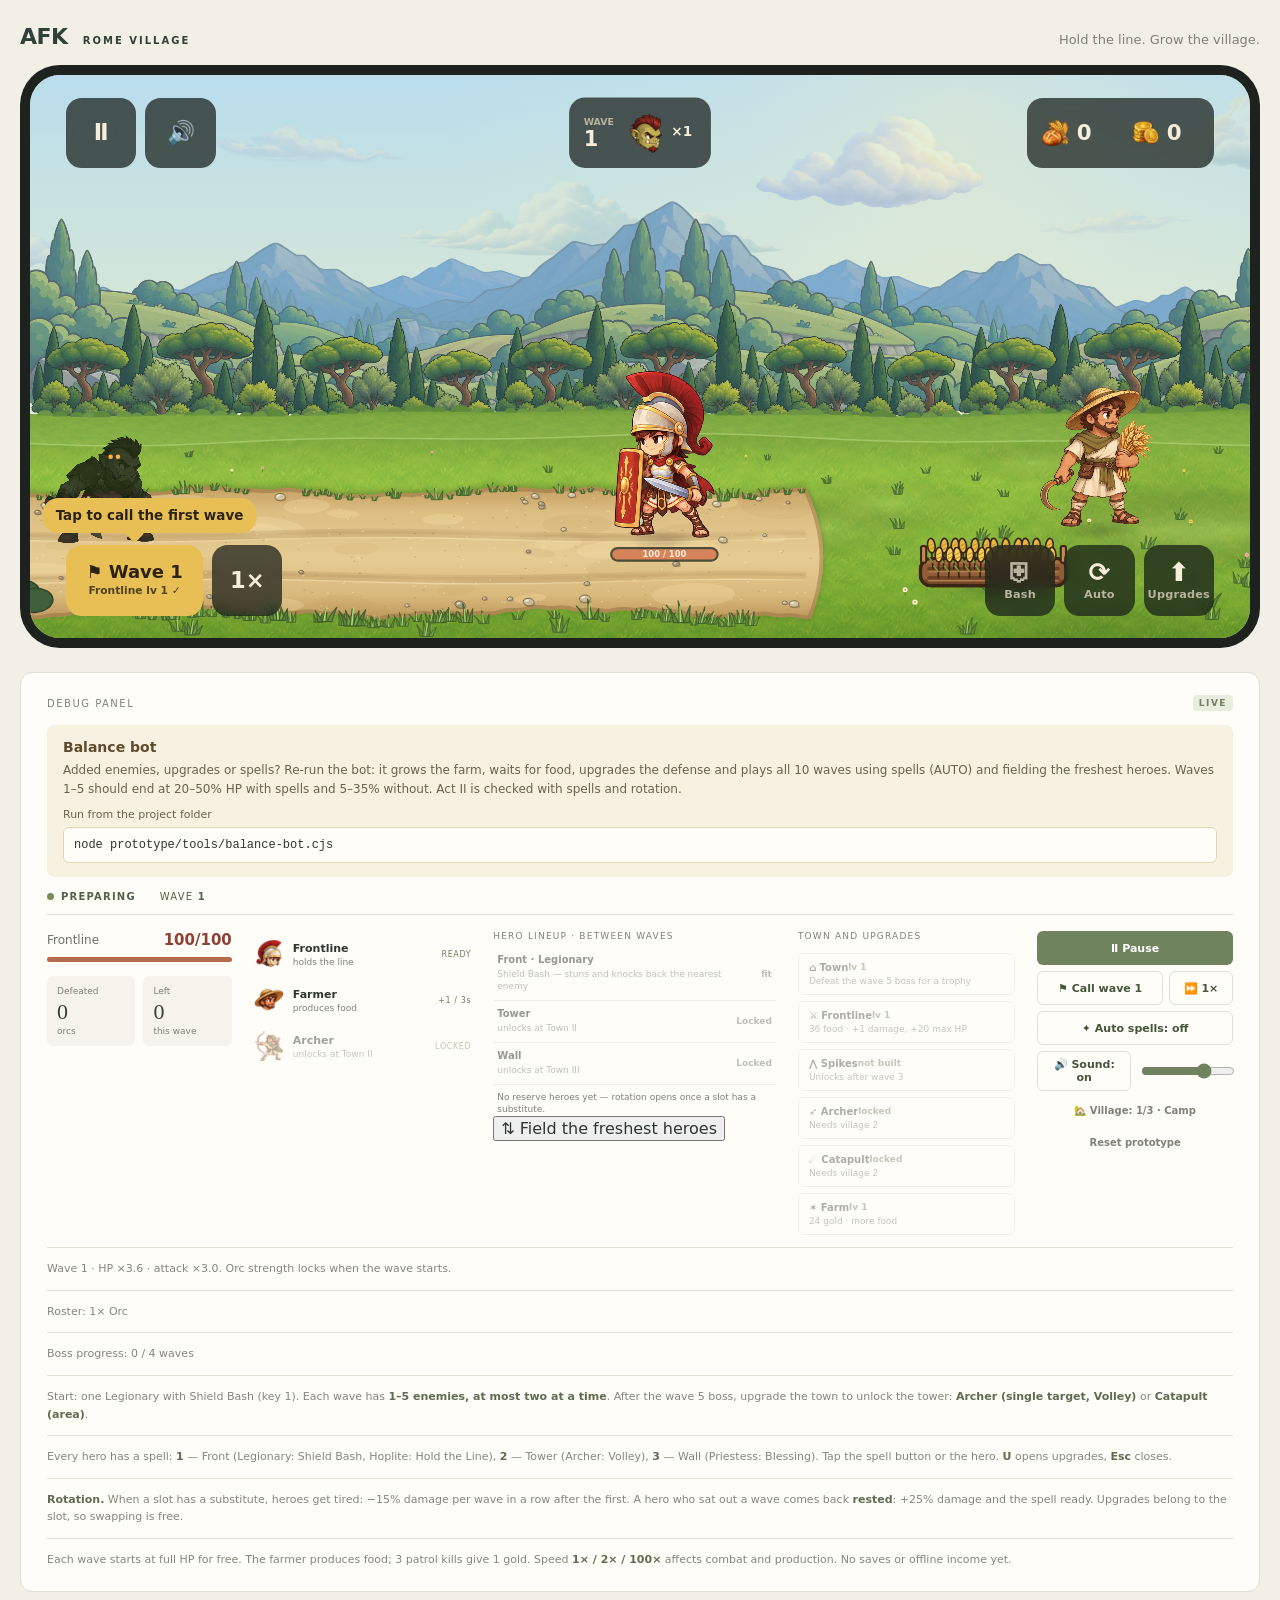
==== prototype/index.html @ 03351455 "feat: boss trophies and eagles — village level for a trophy (gated by boss waves), systems unlocked " ====
<!doctype html>
<html lang="en">
<head>
  <meta charset="utf-8">
  <meta name="viewport" content="width=device-width,initial-scale=1,viewport-fit=cover,user-scalable=no">
  <meta name="theme-color" content="#1d221e">
  <meta name="apple-mobile-web-app-capable" content="yes">
  <meta name="mobile-web-app-capable" content="yes">
  <meta name="apple-mobile-web-app-status-bar-style" content="black-translucent">
  <meta name="apple-mobile-web-app-title" content="Rome Village">
  <link rel="manifest" href="manifest.webmanifest">
  <link rel="apple-touch-icon" href="assets/icons/app-icon-192.png">
  <title>AFK Rome Village · Prototype</title>
  <script>
    // ?debug shows the desktop page (with the debug panel) even on a phone.
    if (/[?&]debug\b/.test(location.search)) document.documentElement.classList.add('debug');
  </script>
  <link rel="stylesheet" href="style.css">
</head>
<body>
  <div class="rotate" aria-hidden="true"><div><b>⟳</b><p>Rotate your phone to play</p></div></div>
  <main>
    <header>
      <div class="brand">AFK <span>ROME VILLAGE</span></div>
      <p class="tagline">Hold the line. Grow the village.</p>
    </header>

    <section class="game-layout">
      <div class="phone" aria-label="Landscape phone screen, 19.5:9">
        <div class="game-card">
          <canvas id="game" aria-label="Game scene: orcs march toward the village, the legionary holds the line, the farmer works"></canvas>
          <div id="loading" class="loading">Loading characters…</div>

          <!-- HUD: one surface style, rounded squares, shared spacing. -->
          <div class="hud hud-tl">
            <button id="hud-pause" class="tile" aria-label="Pause">Ⅱ</button>
            <button id="hud-sound" class="tile" aria-label="Sound">🔊</button>
          </div>

          <div class="hud hud-tr surface resources" aria-label="Resources">
            <span><img src="assets/icons/food.png" alt="Food"><b id="food">0</b></span>
            <span><img src="assets/icons/gold.png" alt="Gold"><b id="coins">0</b></span>
            <span id="trophy-pill" hidden title="Trophies — from bosses, raise the village"><i class="res-glyph">🏆</i><b id="trophies">0</b></span>
            <span id="eagle-pill" hidden title="Eagles — from mega-bosses, unlock new systems"><i class="res-glyph">🦅</i><b id="eagles">0</b></span>
          </div>

          <div class="hud hud-bl">
            <button id="hud-wave" class="tile tile-wide tile-accent">⚑ Wave 1</button>
            <button id="hud-speed" class="tile">1×</button>
          </div>

          <div class="hud hud-br">
            <div id="spell-bar" class="spell-bar" aria-label="Hero spells"></div>
            <button id="hud-upgrade" class="tile tile-label" aria-label="Upgrades"><span>⬆</span><small>Upgrades</small></button>
          </div>

          <div id="hint" class="hint" hidden role="status"></div>

          <section id="away" class="away" hidden aria-label="Welcome back">
            <div class="surface away-card">
              <small>WELCOME BACK</small>
              <h2>While you were away <span id="away-time">0m</span></h2>
              <div class="away-loot">
                <span><img src="assets/icons/food.png" alt="Food"><b id="away-food">+0</b></span>
                <span><img src="assets/icons/gold.png" alt="Gold"><b id="away-gold">+0</b></span>
              </div>
              <p id="away-cap" hidden>Storage is full after 8 hours — come back sooner to earn more.</p>
              <button id="away-collect" class="tile tile-wide tile-accent">Collect</button>
            </div>
          </section>

          <section id="hud-panel" class="surface panel" hidden aria-label="Upgrades and heroes">
            <nav class="tabs">
              <button id="hud-tab-upgrades" class="active" data-tab="upgrades">Upgrades</button>
              <button id="hud-tab-heroes" data-tab="heroes">Heroes</button>
              <button id="hud-close" class="tabs-close" aria-label="Close">✕</button>
            </nav>
            <div id="hud-upgrades" class="list"></div>
            <div id="hud-heroes" class="list" hidden>
              <div id="hud-lineup"></div>
              <button id="hud-auto-lineup" class="row row-center">⇅ Field the freshest heroes</button>
            </div>
          </section>
        </div>
      </div>

      <aside aria-label="Debug panel">
        <div class="panel-head"><span>DEBUG PANEL</span><b>LIVE</b></div>
        <section class="balance-reminder" aria-labelledby="balance-reminder-title">
          <h2 id="balance-reminder-title">Balance bot</h2>
          <p>Added enemies, upgrades or spells? Re-run the bot: it grows the farm, waits for food, upgrades the defense and plays all 10 waves using spells (AUTO) and fielding the freshest heroes. Waves 1–5 should end at 20–50% HP with spells and 5–35% without. Act II is checked with spells and rotation.</p>
          <label for="balance-bot-command">Run from the project folder</label>
          <input id="balance-bot-command" type="text" readonly spellcheck="false" value="node prototype/tools/balance-bot.cjs">
        </section>
        <div class="debug-toolbar">
          <div class="scene-bar">
            <span><i id="live-dot"></i><b id="state-label">WAVE IN PROGRESS</b></span>
            <span>WAVE <b id="wave">1</b></span>
          </div>
        </div>
        <div class="debug-grid">
          <div class="debug-stats">
            <div class="gate">
              <div class="guard-health"><span>Frontline</span><strong id="guard-health-value">100/100</strong></div>
              <div class="bar guard-bar"><i id="guard-health-bar"></i></div>
            </div>
            <div class="stat-grid">
              <div><span>Defeated</span><strong id="kills">0</strong><small>orcs</small></div>
              <div><span>Left</span><strong id="mob-count">0</strong><small>this wave</small></div>
            </div>
          </div>
          <div class="activity">
            <div><img class="character-icon" src="assets/icons/legionary-head.png" alt=""><span><b>Frontline</b><small>holds the line</small></span><em id="guard-status">READY</em></div>
            <div><img class="character-icon" src="assets/icons/farmer-head.png" alt=""><span><b>Farmer</b><small>produces food</small></span><em id="farm-status">+1 / 3s</em></div>
            <div id="archer-row" class="locked"><img class="character-icon" src="assets/characters/roman-archer.png" alt=""><span><b>Archer</b><small id="archer-note">unlocks at Town II</small></span><em id="archer-status">LOCKED</em></div>
          </div>
          <div class="lineup" aria-label="Hero lineup">
            <span class="upgrade-title">HERO LINEUP · BETWEEN WAVES</span>
            <div id="lineup"></div>
            <button id="auto-lineup" class="quiet">⇅ Field the freshest heroes</button>
          </div>
          <div class="upgrades" aria-label="Upgrades">
            <span class="upgrade-title">TOWN AND UPGRADES</span>
            <button id="town-upgrade"><b>⌂ Town <i id="town-level">lv 1</i></b><small id="town-cost">Defeat the wave 5 boss</small></button>
            <button id="guard-upgrade"><b>⚔ Frontline <i id="guard-level">lv 1</i></b><small id="guard-cost">5 food · +1 damage</small></button>
            <button id="spikes-upgrade"><b>⋀ Spikes <i id="spikes-level">not built</i></b><small id="spikes-cost">10 gold · passive damage</small></button>
            <button id="archer-upgrade"><b>➶ Archer <i id="archer-level">locked</i></b><small id="archer-cost">unlocks at Town II</small></button>
            <button id="catapult-upgrade"><b>☄ Catapult <i id="catapult-level">locked</i></b><small id="catapult-cost">unlocks at Town II</small></button>
            <button id="farm-upgrade"><b>✶ Farm <i id="farm-level">lv 1</i></b><small id="farm-cost">6 gold · more food</small></button>
          </div>
          <div class="debug-controls">
            <button id="pause" class="primary">Ⅱ Pause</button>
            <div class="button-row">
              <button id="wave-button">⚑ Call wave</button>
              <button id="speed">⏩ 1×</button>
            </div>
            <button id="tower-slot">🗼 Tower slot: empty</button>
            <button id="auto-spells">✦ Auto spells: off</button>
            <div class="sound-row">
              <button id="sound-toggle">🔊 Sound: on</button>
              <input id="sound-volume" type="range" min="0" max="100" value="70" aria-label="Volume">
            </div>
            <button id="village-stage" class="quiet">🏡 Village: stage 1/3</button>
            <button id="reset" class="quiet">Reset prototype</button>
          </div>
        </div>
        <p id="wave-difficulty" class="note"></p>
        <p id="wave-preview" class="note"></p>
        <p id="boss-progress" class="note"></p>
        <p id="specialization-note" class="note" hidden></p>
        <p class="note">Start: one Legionary with Shield Bash (key 1). Each wave has <b>1–5 enemies, at most two at a time</b>. After the wave 5 boss, upgrade the town to unlock the tower: <b>Archer (single target, Volley)</b> or <b>Catapult (area)</b>.</p>
        <p class="note">Every hero has a spell: <b>1</b> — Front (Legionary: Shield Bash, Hoplite: Hold the Line), <b>2</b> — Tower (Archer: Volley), <b>3</b> — Wall (Priestess: Blessing). Tap the spell button or the hero. <b>U</b> opens upgrades, <b>Esc</b> closes.</p>
        <p class="note"><b>Rotation.</b> When a slot has a substitute, heroes get tired: −15% damage per wave in a row after the first. A hero who sat out a wave comes back <b>rested</b>: +25% damage and the spell ready. Upgrades belong to the slot, so swapping is free.</p>
        <p class="note">Each wave starts at full HP for free. The farmer produces food; 3 patrol kills give 1 gold. Speed <b>1× / 2× / 100×</b> affects combat and production. No saves or offline income yet.</p>
      </aside>
    </section>
  </main>
  <script src="app.js"></script>
</body>
</html>
---- prototype/style.css ----
/* AFK Rome Village prototype.
   One HUD style: a single translucent surface, rounded squares, one accent colour.
   HUD sizes use container units (cqh) so everything scales with the phone screen. */

:root {
  --page: #f2efe7;
  --ink: #2f3530;
  --muted: #7f8276;
  --line: #e2dfd5;
  --surface: rgba(22, 28, 24, 0.72);
  --surface-hover: rgba(255, 255, 255, 0.08);
  --hud-text: #f4eedb;
  --hud-muted: #b8b39f;
  --accent: #e8bf55;
  --accent-ink: #2b2213;
  --good: #8fd47a;
  --bad: #ef8a6a;
  font-family: Inter, ui-sans-serif, system-ui, -apple-system, "Segoe UI", sans-serif;
  color: var(--ink);
  background: var(--page);
}
* { box-sizing: border-box; }
body { margin: 0; min-width: 320px; }
button { font: inherit; color: inherit; }
main { width: min(1240px, calc(100% - 32px)); margin: auto; padding: 24px 0 40px; }

header { display: flex; align-items: baseline; justify-content: space-between; padding-bottom: 16px; }
.brand { font-size: 22px; font-weight: 800; letter-spacing: -0.5px; color: #304137; }
.brand span { margin-left: 8px; font-size: 10px; letter-spacing: 2px; }
.tagline { margin: 0; font-size: 13px; color: var(--muted); }

.game-layout { display: flex; flex-direction: column; gap: 24px; }

/* ---------- Phone: one bezel, nothing nested. ---------- */
.phone { padding: 10px; border-radius: 40px; background: #1d221e; }
.game-card {
  position: relative; overflow: hidden; width: 100%; aspect-ratio: 19.5 / 9;
  border-radius: 30px; background: #cfd9ba; container-type: size; isolation: isolate;
}
canvas { position: absolute; inset: 0; display: block; width: 100%; height: 100%; }
.loading { position: absolute; inset: 0; z-index: 20; display: grid; place-items: center; background: #dce2ce; color: #64705b; font-size: 12px; letter-spacing: 1px; transition: opacity .25s; }
.loading.done { opacity: 0; pointer-events: none; }

/* ---------- HUD layout: four corners, same margin and gap everywhere. ---------- */
.game-card {
  --m: 4cqh;           /* edge margin */
  --g: 1.6cqh;         /* gap between tiles */
  --t: 12.5cqh;        /* tile size */
  --r: 2.8cqh;         /* corner radius */
}
.hud { position: absolute; z-index: 5; display: flex; gap: var(--g); }
.hud-tl { top: var(--m); left: calc(var(--m) * 1.6); }
.hud-tr { top: var(--m); right: calc(var(--m) * 1.6); }
.hud-bl { bottom: var(--m); left: calc(var(--m) * 1.6); }
.hud-br { bottom: var(--m); right: calc(var(--m) * 1.6); align-items: flex-end; }

.surface {
  background: var(--surface);
  border-radius: var(--r);
  backdrop-filter: blur(8px);
  -webkit-backdrop-filter: blur(8px);
  color: var(--hud-text);
}

/* Tile: the one button shape used across the HUD. */
.tile {
  position: relative; overflow: hidden;
  width: var(--t); height: var(--t); min-width: 44px; min-height: 44px;
  display: flex; flex-direction: column; align-items: center; justify-content: center; gap: .6cqh;
  padding: 0; border: 0; border-radius: var(--r);
  background: var(--surface); color: var(--hud-text);
  backdrop-filter: blur(8px); -webkit-backdrop-filter: blur(8px);
  font: 700 4cqh/1 system-ui, sans-serif;
  cursor: pointer; -webkit-tap-highlight-color: transparent;
  transition: background .15s, box-shadow .15s, transform .08s;
}
.tile:hover:not(:disabled) { background: rgba(32, 40, 35, 0.82); }
.tile:active:not(:disabled) { transform: scale(.96); }
.tile:disabled { cursor: default; color: var(--hud-muted); }
.tile:focus-visible { outline: 2px solid var(--accent); outline-offset: 2px; }
.tile-label span { font-size: 4.6cqh; line-height: 1; }
.tile-label small { font: 600 2cqh/1 system-ui, sans-serif; letter-spacing: .2px; color: var(--hud-muted); }
.tile.active { box-shadow: inset 0 0 0 2px var(--accent); }
.tile.active small { color: var(--accent); }

.tile-wide { width: auto; padding: 0 3.6cqh; flex-direction: row; font-size: 3.2cqh; white-space: nowrap; }
.tile-accent { background: var(--accent); color: var(--accent-ink); }
.tile-accent:hover:not(:disabled) { background: #f0ca66; }
.tile-accent:disabled { background: var(--surface); color: var(--hud-muted); }
.tile-accent.ready { animation: ready 1.6s ease-in-out infinite; }

/* Resources: one surface, icon + number, no inner chips. */
.resources { height: var(--t); min-height: 44px; padding: 0 2.4cqh; align-items: center; gap: 3.6cqh; }
.resources span { display: flex; align-items: center; gap: 1.2cqh; }
.resources img { width: 5.2cqh; height: 5.2cqh; min-width: 18px; min-height: 18px; object-fit: contain; }
.resources span[hidden] { display: none; }
.resources .res-glyph { font-style: normal; font-size: 4.4cqh; line-height: 1; }
.resources b { min-width: 6cqh; font: 700 3.8cqh/1 system-ui, sans-serif; font-variant-numeric: tabular-nums; }

/* Spells: tiles in a row; cooldown fills from the bottom. */
.spell-bar { display: flex; gap: var(--g); }
.spell-bar:empty { display: none; }
.spell .cd { position: absolute; left: 0; right: 0; bottom: 0; height: 0; background: rgba(0, 0, 0, .45); pointer-events: none; }
.spell span, .spell small { position: relative; z-index: 1; }
.spell.ready { box-shadow: inset 0 0 0 2px var(--accent); }
.spell.ready span { color: var(--accent); }
.spell.rested small { color: var(--good); }
.spell.tired small { color: var(--bad); }
.spell-auto.active { box-shadow: inset 0 0 0 2px var(--good); }
.spell-auto.active small { color: var(--good); }

.badge {
  position: absolute; top: .9cqh; right: .9cqh; min-width: 3.6cqh; height: 3.6cqh; padding: 0 .8cqh;
  border-radius: 1.8cqh; background: var(--accent); color: var(--accent-ink);
  font: 800 2.2cqh/3.6cqh system-ui, sans-serif; font-style: normal; text-align: center;
}

@keyframes ready { 50% { box-shadow: 0 0 0 .8cqh rgba(232, 191, 85, .35); } }

/* ---------- Panel: sits above the bottom-right tiles, never covers them. ---------- */
.panel {
  position: absolute; z-index: 6;
  top: calc(var(--m) + var(--t) + var(--g));
  bottom: calc(var(--m) + var(--t) + var(--g));
  right: calc(var(--m) * 1.6);
  width: 34cqw; padding: 1.6cqh 2.4cqh 2cqh;
  display: flex; flex-direction: column; gap: 1cqh;
  font-family: system-ui, sans-serif;
}
.panel[hidden] { display: none; }
.tabs { display: flex; align-items: center; gap: 3cqh; border-bottom: 1px solid rgba(255, 255, 255, .1); }
.tabs button { padding: 1.4cqh 0; border: 0; border-bottom: 2px solid transparent; margin-bottom: -1px; background: none; color: var(--hud-muted); font: 700 2.6cqh system-ui, sans-serif; cursor: pointer; }
.tabs button.active { color: var(--hud-text); border-bottom-color: var(--accent); }
.tabs .tabs-close { margin-left: auto; font-size: 2.8cqh; }
.list { display: flex; flex-direction: column; overflow-y: auto; min-height: 0; }
.list[hidden] { display: none; }

/* Row: flat, separated by a hairline. Used in the panel and the debug lineup. */
.row {
  display: flex; align-items: center; gap: 1.8cqh; width: 100%;
  padding: 1.4cqh 1cqh; border: 0; border-bottom: 1px solid rgba(255, 255, 255, .07);
  background: none; color: var(--hud-text); text-align: left; cursor: pointer; border-radius: 0;
}
.row:hover:not(:disabled) { background: var(--surface-hover); }
.row:disabled { cursor: default; opacity: .5; }
.row > i { width: 4cqh; font-style: normal; font-size: 3cqh; text-align: center; color: var(--accent); }
.row span { flex: 1; min-width: 0; }
.row b { display: block; font: 700 2.5cqh/1.25 system-ui, sans-serif; }
.row small { display: block; margin-top: .3cqh; font: 500 2cqh/1.3 system-ui, sans-serif; color: var(--hud-muted); }
.row em { font: 700 2.1cqh system-ui, sans-serif; font-style: normal; color: var(--hud-muted); white-space: nowrap; }
.row em.good { color: var(--good); }
.row em.bad { color: var(--bad); }
.row-center { justify-content: center; border-bottom: 0; margin-top: 1cqh; font: 700 2.4cqh system-ui, sans-serif; color: var(--accent); }
.row-note { margin: 1.2cqh 1cqh 0; font: 500 2cqh/1.4 system-ui, sans-serif; color: var(--hud-muted); }

/* ---------- Debug panel under the phone: plain, light, readable. ---------- */
aside { padding: 22px 26px; border: 1px solid var(--line); border-radius: 12px; background: #fffdf8; }
.panel-head { display: flex; justify-content: space-between; align-items: center; font-size: 10px; letter-spacing: 1.5px; color: var(--muted); }
.panel-head b { font-size: 9px; padding: 3px 6px; border-radius: 4px; background: #e9eddf; color: #6f805d; }
.balance-reminder { margin-top: 14px; padding: 14px 16px; border-radius: 8px; background: #f7f1e1; }
.balance-reminder h2 { margin: 0 0 6px; font-size: 14px; color: #5f4a2c; }
.balance-reminder p { margin: 0 0 10px; font-size: 12px; line-height: 1.55; color: #6a624f; }
.balance-reminder label { display: block; margin-bottom: 6px; font-size: 11px; color: #6a624f; }
.balance-reminder input { width: 100%; padding: 8px 10px; border: 1px solid #e3d6b5; border-radius: 6px; background: #fffdf8; color: var(--ink); font: 12px/1.5 ui-monospace, Consolas, monospace; }
.debug-toolbar { margin-top: 14px; padding-bottom: 12px; border-bottom: 1px solid var(--line); }
.scene-bar { display: flex; gap: 24px; font-size: 10px; letter-spacing: 1.2px; color: #526249; }
.scene-bar i { display: inline-block; width: 7px; height: 7px; margin-right: 7px; border-radius: 50%; background: #748c58; }
.debug-grid { display: grid; grid-template-columns: .85fr 1fr 1.3fr 1fr .9fr; gap: 22px; margin-top: 16px; }
.guard-health { display: flex; justify-content: space-between; align-items: center; font-size: 12px; color: #6d7166; }
.guard-health strong { font-size: 15px; color: #8f4035; }
.bar { height: 5px; margin-top: 8px; border-radius: 5px; background: #e6e4db; overflow: hidden; }
.bar i { display: block; height: 100%; background: #b76a4d; transition: width .25s; }
.bar i.regenerating { background: #3fa766; }
.stat-grid { display: grid; grid-template-columns: 1fr 1fr; gap: 8px; margin-top: 14px; }
.stat-grid div { padding: 10px; border-radius: 6px; background: #f5f3eb; }
.stat-grid span, .stat-grid small { display: block; font-size: 9px; color: var(--muted); }
.stat-grid strong { display: block; margin: 3px 0 1px; font: 22px Georgia, serif; color: #394334; }
.activity > div { display: flex; align-items: center; gap: 9px; padding: 8px 0; }
.activity span { flex: 1; }
.activity b, .activity small { display: block; }
.activity b { font-size: 11px; }
.activity small { margin-top: 2px; font-size: 9px; color: var(--muted); }
.activity em { font-style: normal; font-size: 8px; letter-spacing: .6px; color: #72805e; }
.activity .locked { opacity: .45; }
.character-icon { width: 30px; height: 30px; object-fit: contain; }
.upgrade-title { display: block; margin-bottom: 6px; font-size: 9px; letter-spacing: 1.2px; color: var(--muted); }
.upgrades { display: grid; gap: 6px; align-content: start; }
.upgrades button { display: flex; flex-direction: column; gap: 3px; padding: 8px 10px; border: 1px solid var(--line); border-radius: 6px; background: #fffdf8; color: #4a5146; text-align: left; cursor: pointer; }
.upgrades button b { display: flex; justify-content: space-between; font-size: 10px; }
.upgrades button i { font-style: normal; font-size: 9px; color: #7c876d; }
.upgrades button small { font-size: 9px; color: var(--muted); }
.upgrades button:disabled { opacity: .45; cursor: not-allowed; }
/* The debug lineup reuses .row on a light background. */
.lineup .row { color: var(--ink); border-bottom-color: var(--line); padding: 7px 4px; }
.lineup .row b { font-size: 10px; } .lineup .row small { font-size: 9px; color: var(--muted); }
.lineup .row em { font-size: 9px; color: var(--muted); } .lineup .row em.good { color: #3f8f3a; } .lineup .row em.bad { color: #b4502f; }
.lineup .row:hover:not(:disabled) { background: #f5f3eb; }
.lineup .row-note { margin: 6px 4px 0; font-size: 9px; color: var(--muted); }
.debug-controls { display: grid; gap: 6px; align-content: start; }
.debug-controls button, .debug-controls input[type=range] { width: 100%; }
.debug-controls button { min-height: 34px; padding: 6px 8px; border: 1px solid var(--line); border-radius: 6px; background: #fffdf8; color: #45563c; font-size: 11px; font-weight: 600; cursor: pointer; }
.debug-controls .primary { border: 0; background: #6f835e; color: #fff; }
.debug-controls .quiet { border: 0; min-height: 26px; background: none; color: var(--muted); font-size: 10px; }
.debug-controls button:disabled { opacity: .5; cursor: default; }
.button-row { display: grid; grid-template-columns: 1fr 64px; gap: 6px; }
.sound-row { display: grid; grid-template-columns: 1fr 1fr; gap: 8px; align-items: center; }
#sound-volume { accent-color: #6f835e; }
.note { margin: 12px 0 0; padding-top: 12px; border-top: 1px solid var(--line); font-size: 11px; line-height: 1.6; color: #84867b; }
.note b { color: #5f6b52; }
#specialization-note { color: #8a6330; }

@media (max-width: 980px) {
  .debug-grid { grid-template-columns: 1fr 1fr; }
}
@media (max-width: 820px) {
  main { width: calc(100% - 20px); padding-top: 14px; }
  .phone { padding: 6px; border-radius: 28px; }
  .game-card { border-radius: 23px; }
  .tagline { display: none; }
}
@media (max-width: 540px) {
  .debug-grid { grid-template-columns: 1fr; }
}

/* ---------- Welcome back: centred card over a dimmed scene. ---------- */
.away { position: absolute; inset: 0; z-index: 15; display: grid; place-items: center; background: rgba(10, 14, 12, .35); }
.away[hidden] { display: none; }
.away-card { display: flex; flex-direction: column; align-items: center; gap: 2cqh; padding: 4cqh 6cqh; font-family: system-ui, sans-serif; text-align: center; }
.away-card small { font: 600 2cqh system-ui, sans-serif; letter-spacing: .3cqh; color: var(--hud-muted); }
.away-card h2 { margin: 0; font: 700 4cqh/1.2 system-ui, sans-serif; color: var(--hud-text); }
.away-card h2 span { color: var(--accent); }
.away-loot { display: flex; gap: 6cqh; margin: 1cqh 0; }
.away-loot span { display: flex; align-items: center; gap: 1.4cqh; }
.away-loot img { width: 8cqh; height: 8cqh; object-fit: contain; }
.away-loot b { font: 700 5.6cqh system-ui, sans-serif; color: var(--hud-text); }
.away-card p { margin: 0; max-width: 60cqh; font: 500 2.2cqh/1.4 system-ui, sans-serif; color: var(--hud-muted); }
.away-card .tile { margin-top: 1cqh; }

/* ---------- Phone play mode ----------
   A touch device with a short screen gets the game only: full screen, letterboxed to 19.5:9,
   clear of the notch. Add ?debug to the URL to see the desktop page on a phone. */
body { touch-action: manipulation; }
.rotate { display: none; }
@media (pointer: coarse) and (max-height: 600px) and (orientation: landscape) {
  html:not(.debug), html:not(.debug) body { height: 100%; background: #000; overflow: hidden; }
  html:not(.debug) main {
    width: 100%; height: 100dvh; margin: 0; padding: 0 env(safe-area-inset-right) 0 env(safe-area-inset-left);
    display: grid; place-items: center;
  }
  html:not(.debug) header, html:not(.debug) aside { display: none; }
  html:not(.debug) .game-layout { display: contents; }
  html:not(.debug) .phone { padding: 0; border-radius: 0; background: none; width: min(100%, calc(100dvh * 19.5 / 9)); }
  html:not(.debug) .game-card { border-radius: 0; }
}
@media (pointer: coarse) and (max-width: 600px) and (orientation: portrait) {
  html:not(.debug) .rotate {
    position: fixed; inset: 0; z-index: 100; display: grid; place-items: center;
    background: #1d221e; color: #f4eedb; font-family: system-ui, sans-serif; text-align: center;
  }
  html:not(.debug) .rotate b { display: block; font-size: 56px; color: #e8bf55; animation: spin 2.4s ease-in-out infinite; }
  html:not(.debug) .rotate p { margin: 12px 0 0; font-size: 16px; }
  html:not(.debug) main { display: none; }
}
@keyframes spin { 0%, 20% { transform: rotate(0); } 60%, 100% { transform: rotate(90deg); } }

/* Wave button: title + recommended frontline level. */
#hud-wave { flex-direction: column; gap: .5cqh; line-height: 1; }
#hud-wave small { font: 600 1.9cqh system-ui, sans-serif; opacity: .8; }
#hud-wave small.low { color: #8a2b18; opacity: 1; }
#hud-wave.boss:not(:disabled) { background: #e0573f; color: #fff6dc; }
#hud-wave.boss:not(:disabled) small.low { color: #ffe1a6; }

/* First-minute hint: same surface, accent text, small pointer towards its target. */
.hint {
  position: absolute; z-index: 9; transform: translateX(-50%); width: max-content; max-width: 70cqh;
  padding: 1.6cqh 2.4cqh; border-radius: var(--r); background: var(--accent); color: var(--accent-ink);
  font: 700 2.4cqh/1.3 system-ui, sans-serif; text-align: center; pointer-events: none;
  animation: hintBob 1.4s ease-in-out infinite;
}
.hint[hidden] { display: none; }
.hint::after {
  content: ""; position: absolute; left: calc(50% + var(--arrow, 0px)); bottom: -1.2cqh; transform: translateX(-50%) rotate(45deg);
  width: 2.4cqh; height: 2.4cqh; background: var(--accent); border-radius: .4cqh;
}
@keyframes hintBob { 50% { transform: translateX(-50%) translateY(-0.8cqh); } }
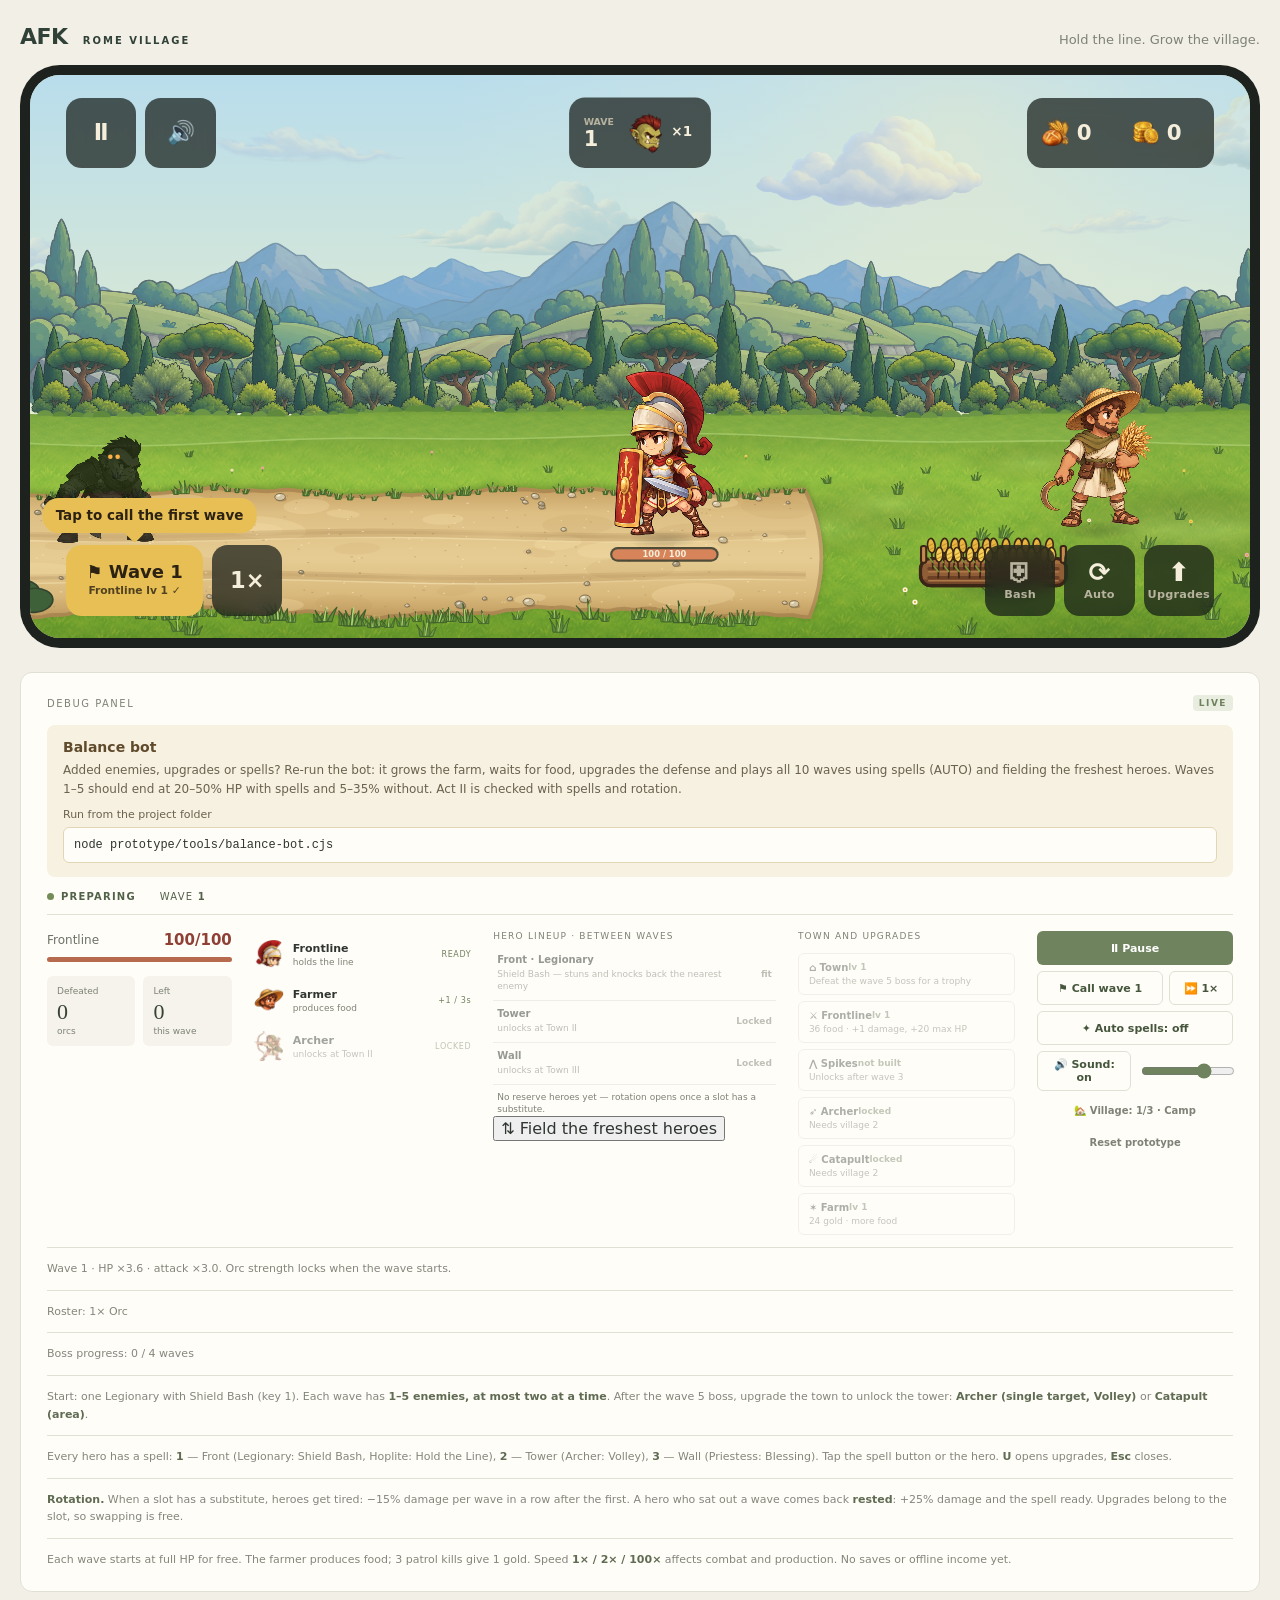
==== commit a4902d39: "feat: waves 11–30 with new enemies and bosses, up to 3 at once, Armory gear; tuned act III; compact " ====
--- a/prototype/index.html
+++ b/prototype/index.html
@@ -79,6 +79,7 @@
             <div id="hud-heroes" class="list" hidden>
               <div id="hud-lineup"></div>
               <button id="hud-auto-lineup" class="row row-center">⇅ Field the freshest heroes</button>
+              <div id="hud-gear"></div>
             </div>
           </section>
         </div>
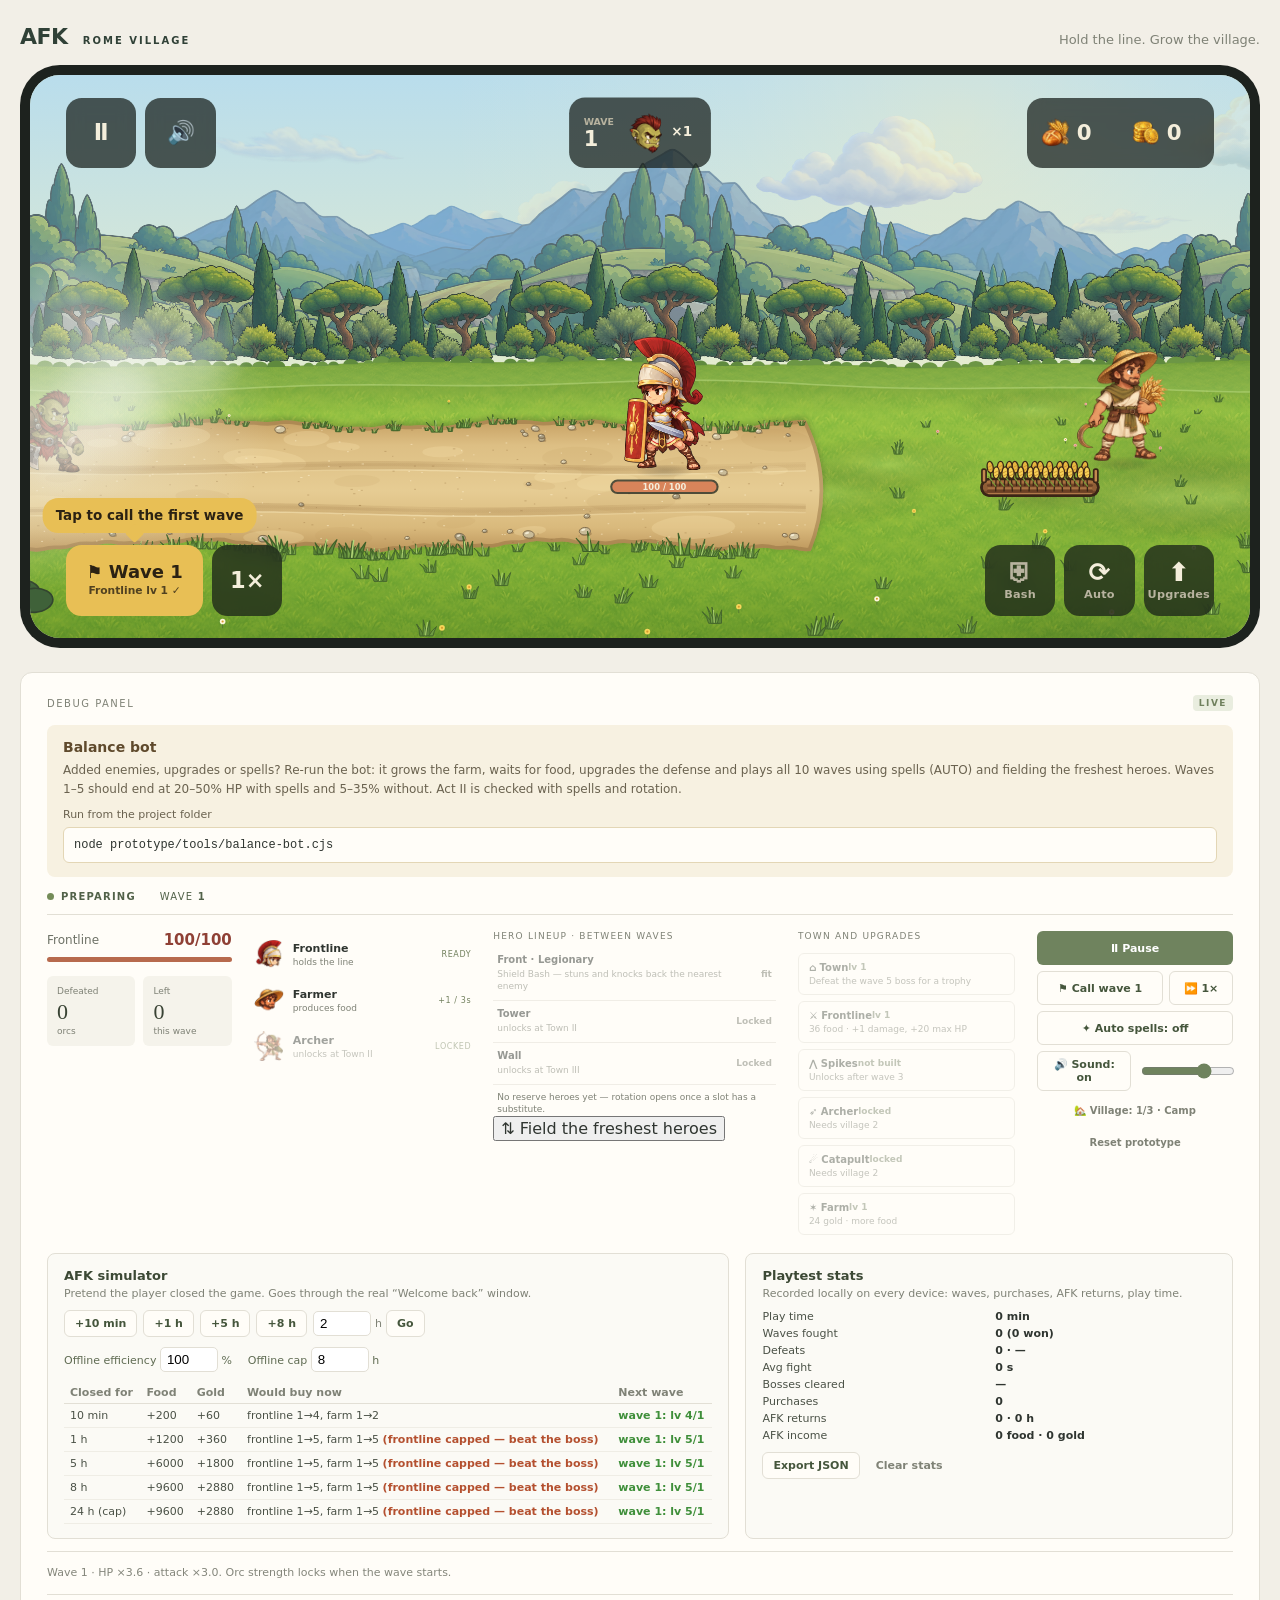
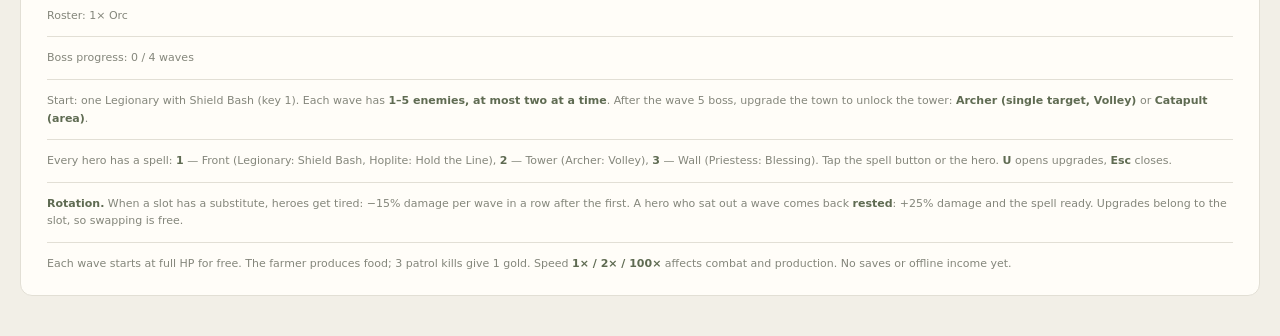
==== commit f337dd20: "feat(debug): AFK simulator with forecast and offline settings; playtest stats log with summary and J" ====
--- a/prototype/index.html
+++ b/prototype/index.html
@@ -145,6 +145,33 @@
             <button id="reset" class="quiet">Reset prototype</button>
           </div>
         </div>
+        <section class="dev-tools" aria-label="AFK simulator and playtest stats">
+          <div class="dev-card">
+            <h3>AFK simulator</h3>
+            <p class="dev-hint">Pretend the player closed the game. Goes through the real “Welcome back” window.</p>
+            <div class="dev-buttons">
+              <button data-away="600">+10 min</button>
+              <button data-away="3600">+1 h</button>
+              <button data-away="18000">+5 h</button>
+              <button data-away="28800">+8 h</button>
+              <label class="dev-inline"><input id="afk-custom" type="number" min="0.1" step="0.5" value="2"> h <button id="afk-custom-go">Go</button></label>
+            </div>
+            <div class="dev-settings">
+              <label>Offline efficiency <input id="afk-efficiency" type="number" min="0" max="200" step="5" value="100"> %</label>
+              <label>Offline cap <input id="afk-cap" type="number" min="0.5" max="72" step="0.5" value="8"> h</label>
+            </div>
+            <table class="dev-table"><thead><tr><th>Closed for</th><th>Food</th><th>Gold</th><th>Would buy now</th><th>Next wave</th></tr></thead><tbody id="afk-forecast"></tbody></table>
+          </div>
+          <div class="dev-card">
+            <h3>Playtest stats</h3>
+            <p class="dev-hint">Recorded locally on every device: waves, purchases, AFK returns, play time.</p>
+            <div id="stats-summary" class="dev-summary"></div>
+            <div class="dev-buttons">
+              <button id="stats-export">Export JSON</button>
+              <button id="stats-clear" class="quiet">Clear stats</button>
+            </div>
+          </div>
+        </section>
         <p id="wave-difficulty" class="note"></p>
         <p id="wave-preview" class="note"></p>
         <p id="boss-progress" class="note"></p>
--- a/prototype/style.css
+++ b/prototype/style.css
@@ -283,3 +283,22 @@
   width: 2.4cqh; height: 2.4cqh; background: var(--accent); border-radius: .4cqh;
 }
 @keyframes hintBob { 50% { transform: translateX(-50%) translateY(-0.8cqh); } }
+
+/* ---------- Debug: AFK simulator and playtest stats ---------- */
+.dev-tools { display: grid; grid-template-columns: 1.4fr 1fr; gap: 16px; margin-top: 18px; }
+.dev-card { padding: 14px 16px; border: 1px solid var(--line); border-radius: 8px; background: #fbfaf5; }
+.dev-card h3 { margin: 0 0 4px; font-size: 13px; color: #3c4935; }
+.dev-hint { margin: 0 0 10px; font-size: 11px; color: var(--muted); }
+.dev-buttons { display: flex; flex-wrap: wrap; gap: 6px; align-items: center; margin-bottom: 10px; }
+.dev-buttons button, .dev-inline button { padding: 6px 10px; border: 1px solid var(--line); border-radius: 6px; background: #fffdf8; color: #45563c; font-size: 11px; font-weight: 600; cursor: pointer; }
+.dev-buttons .quiet { border: 0; background: none; color: var(--muted); }
+.dev-inline { display: inline-flex; gap: 4px; align-items: center; font-size: 11px; color: var(--muted); }
+.dev-inline input, .dev-settings input { width: 58px; padding: 4px 6px; border: 1px solid var(--line); border-radius: 5px; font: 11px inherit; }
+.dev-settings { display: flex; gap: 16px; margin-bottom: 10px; font-size: 11px; color: #5f6b52; }
+.dev-table { width: 100%; border-collapse: collapse; font-size: 11px; }
+.dev-table th { text-align: left; font-weight: 600; color: var(--muted); padding: 4px 6px; border-bottom: 1px solid var(--line); }
+.dev-table td { padding: 5px 6px; border-bottom: 1px solid #efede5; color: #4a5146; vertical-align: top; }
+.dev-table .ok { color: #3f8f3a; font-weight: 600; } .dev-table .low { color: #b4502f; font-weight: 600; }
+.dev-summary { display: grid; grid-template-columns: 1fr 1fr; gap: 4px 12px; margin-bottom: 10px; font-size: 11px; color: #4a5146; }
+.dev-summary b { color: #2f3530; }
+@media (max-width: 980px) { .dev-tools { grid-template-columns: 1fr; } }
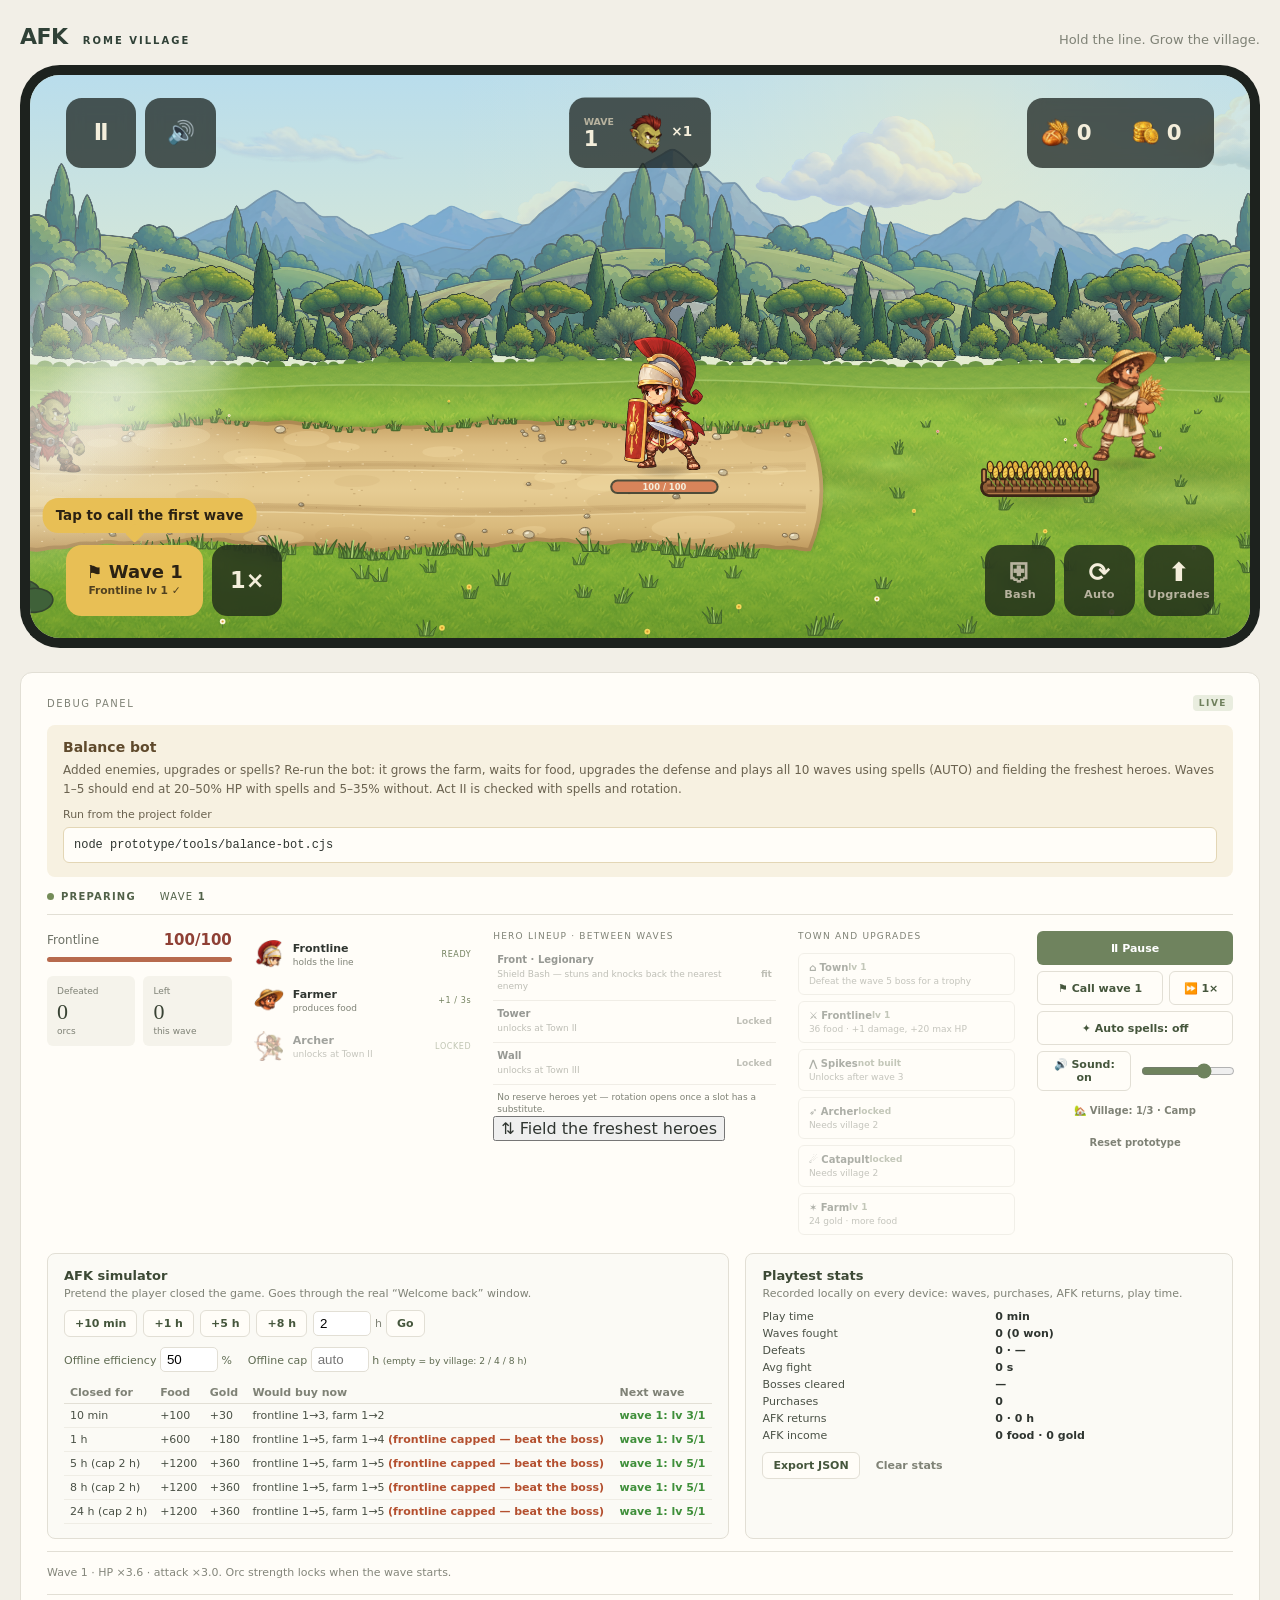
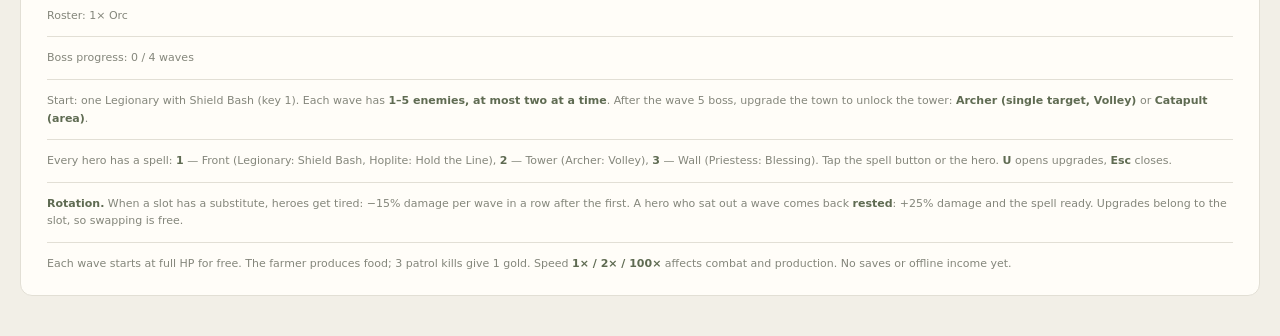
==== commit ee725a72: "balance: offline pays 50% of live play, offline cap grows with the village (2/4/8 h)" ====
--- a/prototype/index.html
+++ b/prototype/index.html
@@ -64,7 +64,7 @@
                 <span><img src="assets/icons/food.png" alt="Food"><b id="away-food">+0</b></span>
                 <span><img src="assets/icons/gold.png" alt="Gold"><b id="away-gold">+0</b></span>
               </div>
-              <p id="away-cap" hidden>Storage is full after 8 hours — come back sooner to earn more.</p>
+              <p id="away-cap" hidden>Storage is full — it grows with your village.</p>
               <button id="away-collect" class="tile tile-wide tile-accent">Collect</button>
             </div>
           </section>
@@ -157,8 +157,8 @@
               <label class="dev-inline"><input id="afk-custom" type="number" min="0.1" step="0.5" value="2"> h <button id="afk-custom-go">Go</button></label>
             </div>
             <div class="dev-settings">
-              <label>Offline efficiency <input id="afk-efficiency" type="number" min="0" max="200" step="5" value="100"> %</label>
-              <label>Offline cap <input id="afk-cap" type="number" min="0.5" max="72" step="0.5" value="8"> h</label>
+              <label>Offline efficiency <input id="afk-efficiency" type="number" min="0" max="200" step="5" value="50"> %</label>
+              <label>Offline cap <input id="afk-cap" type="number" min="0.5" max="72" step="0.5" placeholder="auto"> h <small>(empty = by village: 2 / 4 / 8 h)</small></label>
             </div>
             <table class="dev-table"><thead><tr><th>Closed for</th><th>Food</th><th>Gold</th><th>Would buy now</th><th>Next wave</th></tr></thead><tbody id="afk-forecast"></tbody></table>
           </div>
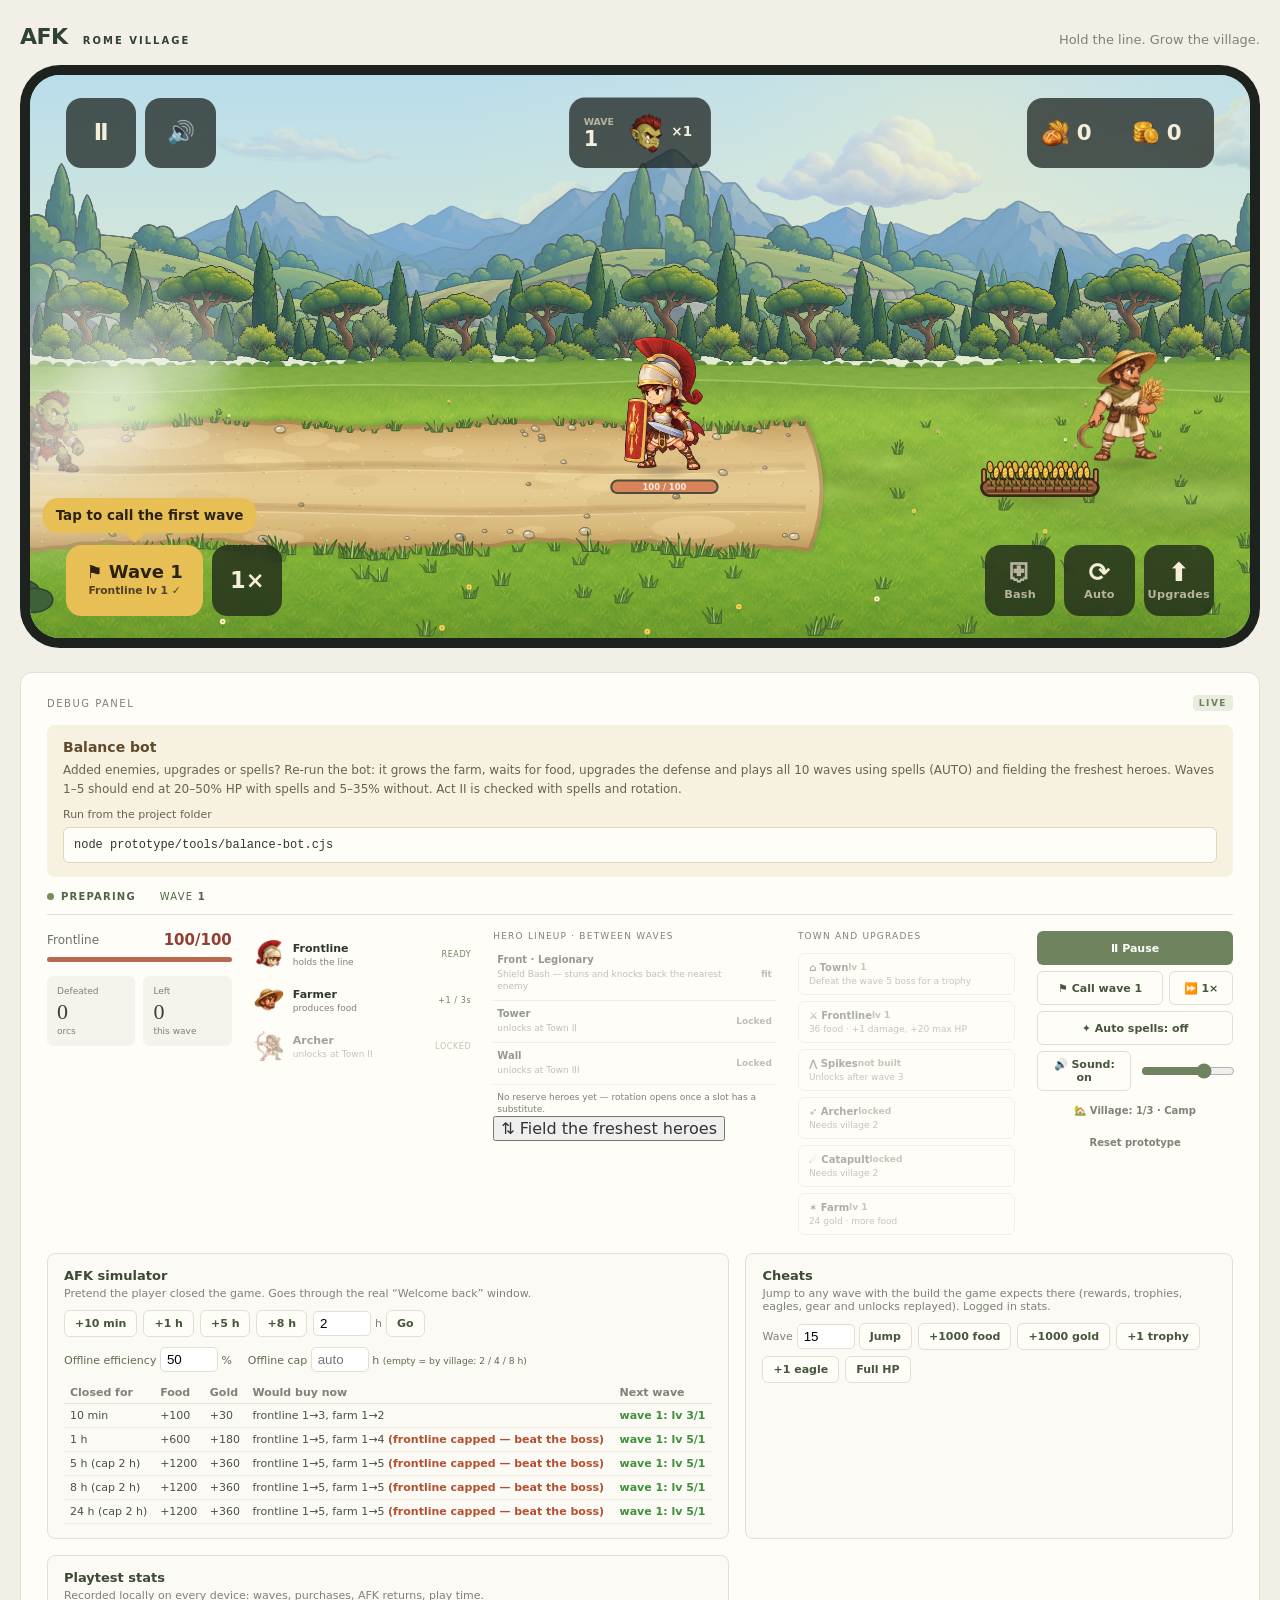
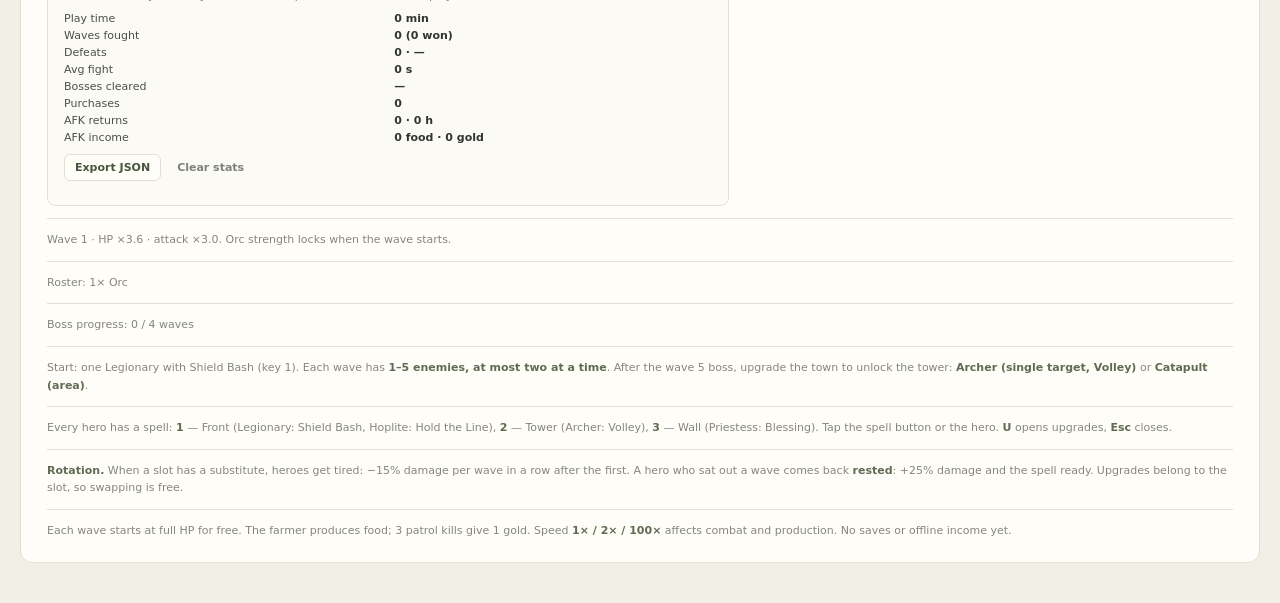
==== commit 6f238452: "feat(debug): cheats (jump to wave N with expected build, resources, trophy, eagle); save version 2 r" ====
--- a/prototype/index.html
+++ b/prototype/index.html
@@ -163,6 +163,18 @@
             <table class="dev-table"><thead><tr><th>Closed for</th><th>Food</th><th>Gold</th><th>Would buy now</th><th>Next wave</th></tr></thead><tbody id="afk-forecast"></tbody></table>
           </div>
           <div class="dev-card">
+            <h3>Cheats</h3>
+            <p class="dev-hint">Jump to any wave with the build the game expects there (rewards, trophies, eagles, gear and unlocks replayed). Logged in stats.</p>
+            <div class="dev-buttons">
+              <label class="dev-inline">Wave <input id="cheat-wave" type="number" min="1" max="30" value="15"> <button id="cheat-jump">Jump</button></label>
+              <button data-cheat="food">+1000 food</button>
+              <button data-cheat="gold">+1000 gold</button>
+              <button data-cheat="trophy">+1 trophy</button>
+              <button data-cheat="eagle">+1 eagle</button>
+              <button data-cheat="heal">Full HP</button>
+            </div>
+          </div>
+          <div class="dev-card">
             <h3>Playtest stats</h3>
             <p class="dev-hint">Recorded locally on every device: waves, purchases, AFK returns, play time.</p>
             <div id="stats-summary" class="dev-summary"></div>
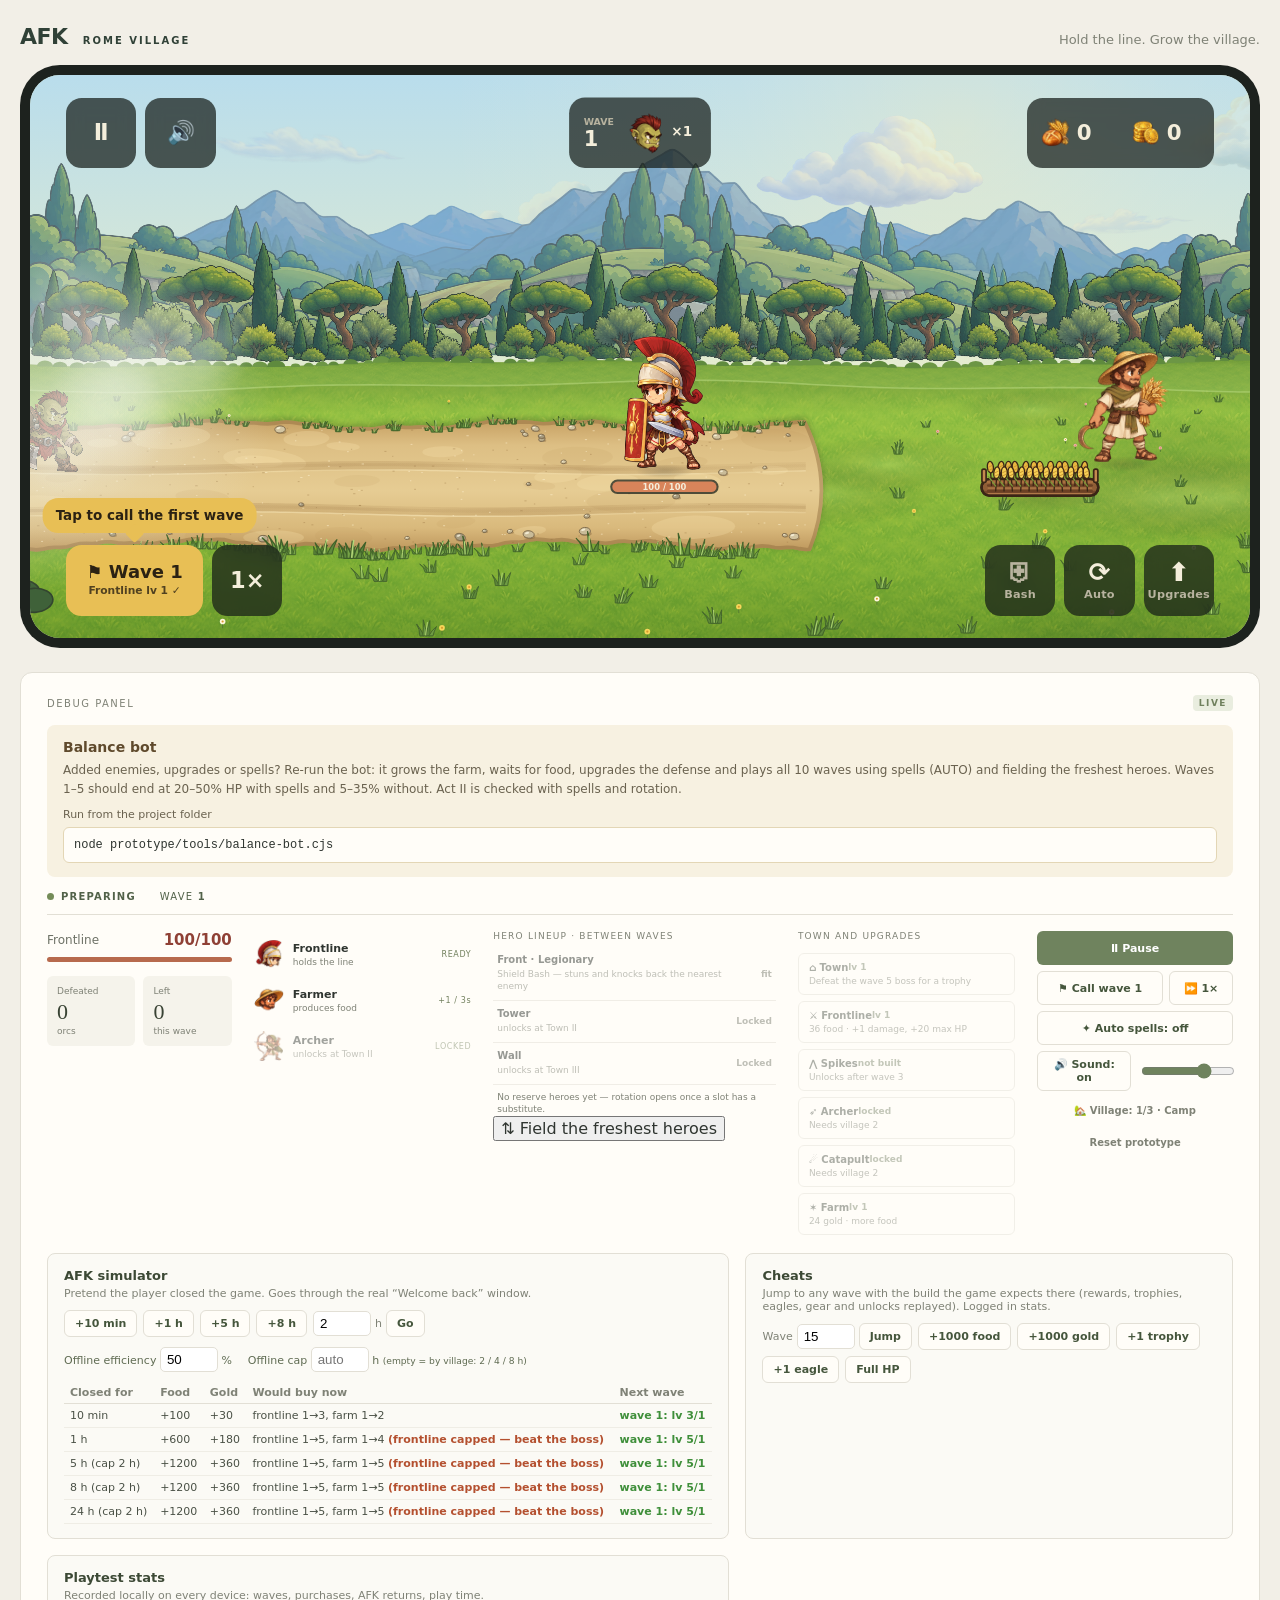
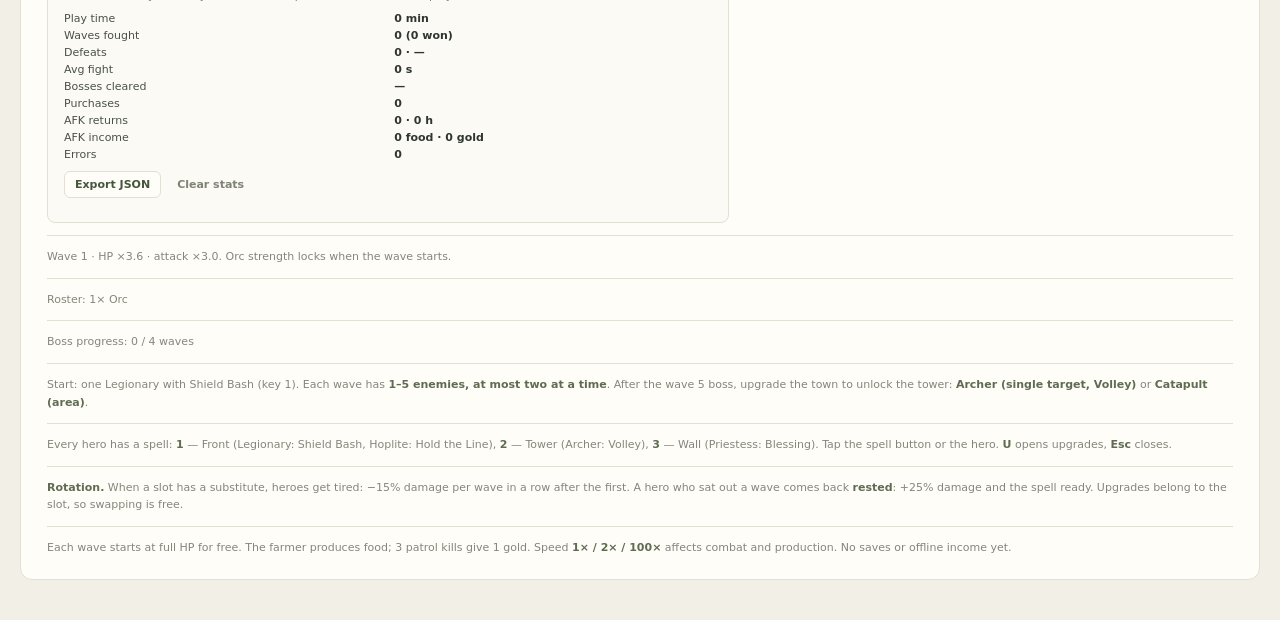
==== commit 8036ee81: "refactor: port-ready architecture — all numbers in prototype/data/*.json (bundled to game-data.js), " ====
--- a/prototype/index.html
+++ b/prototype/index.html
@@ -195,6 +195,29 @@
       </aside>
     </section>
   </main>
-  <script src="app.js"></script>
+  <!-- Load order matters (shared global scope, no build step). Keep in sync with tools/load-game.cjs.
+       data → sim (rules, no DOM) → audio → render → ui → main (boot). -->
+  <script src="data/game-data.js"></script>
+  <script src="src/sim/events.js"></script>
+  <script src="src/sim/constants.js"></script>
+  <script src="src/sim/waves.js"></script>
+  <script src="src/sim/world.js"></script>
+  <script src="src/sim/heroes.js"></script>
+  <script src="src/sim/combat.js"></script>
+  <script src="src/sim/progression.js"></script>
+  <script src="src/sim/actions.js"></script>
+  <script src="src/sim/save.js"></script>
+  <script src="src/audio/sound.js"></script>
+  <script src="src/render/assets.js"></script>
+  <script src="src/render/background.js"></script>
+  <script src="src/render/village.js"></script>
+  <script src="src/render/actors.js"></script>
+  <script src="src/render/overlay.js"></script>
+  <script src="src/render/scene.js"></script>
+  <script src="src/ui/hud.js"></script>
+  <script src="src/ui/panel.js"></script>
+  <script src="src/ui/platform.js"></script>
+  <script src="src/ui/input.js"></script>
+  <script src="src/main.js"></script>
 </body>
 </html>
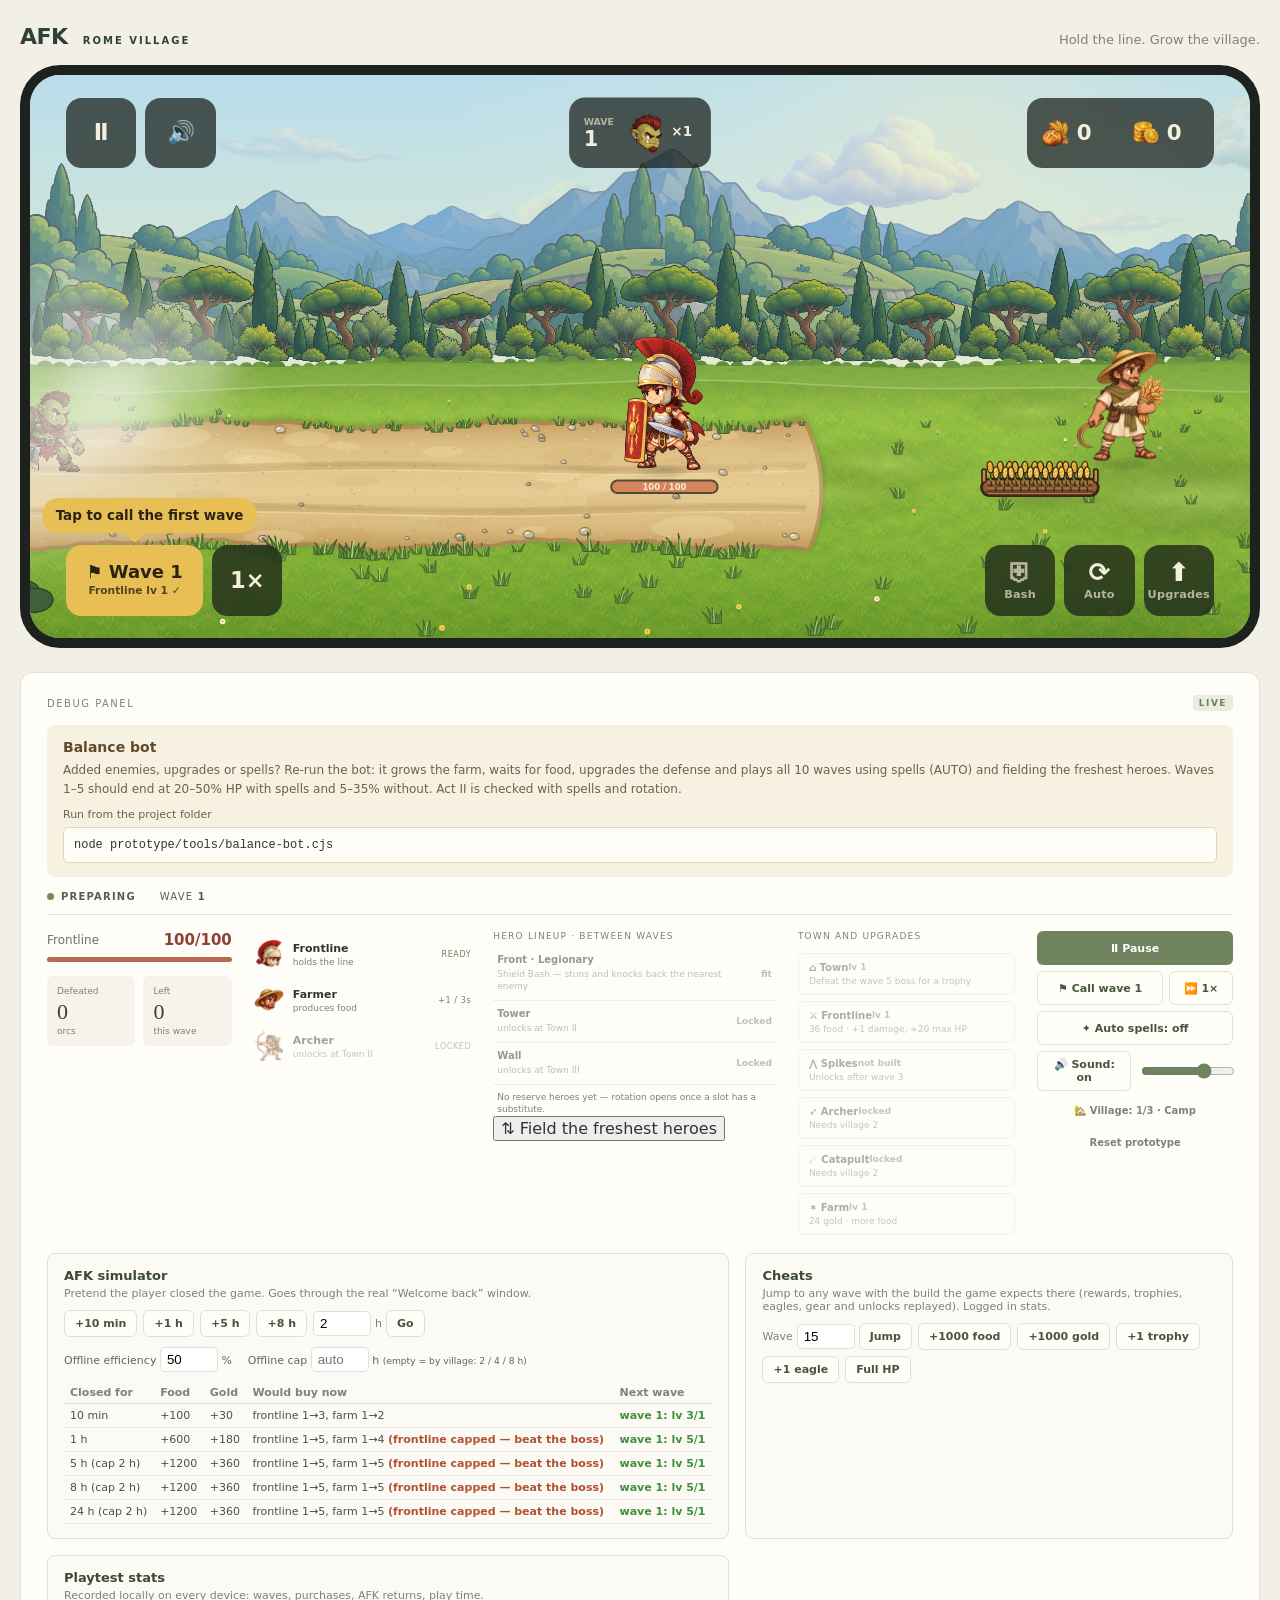
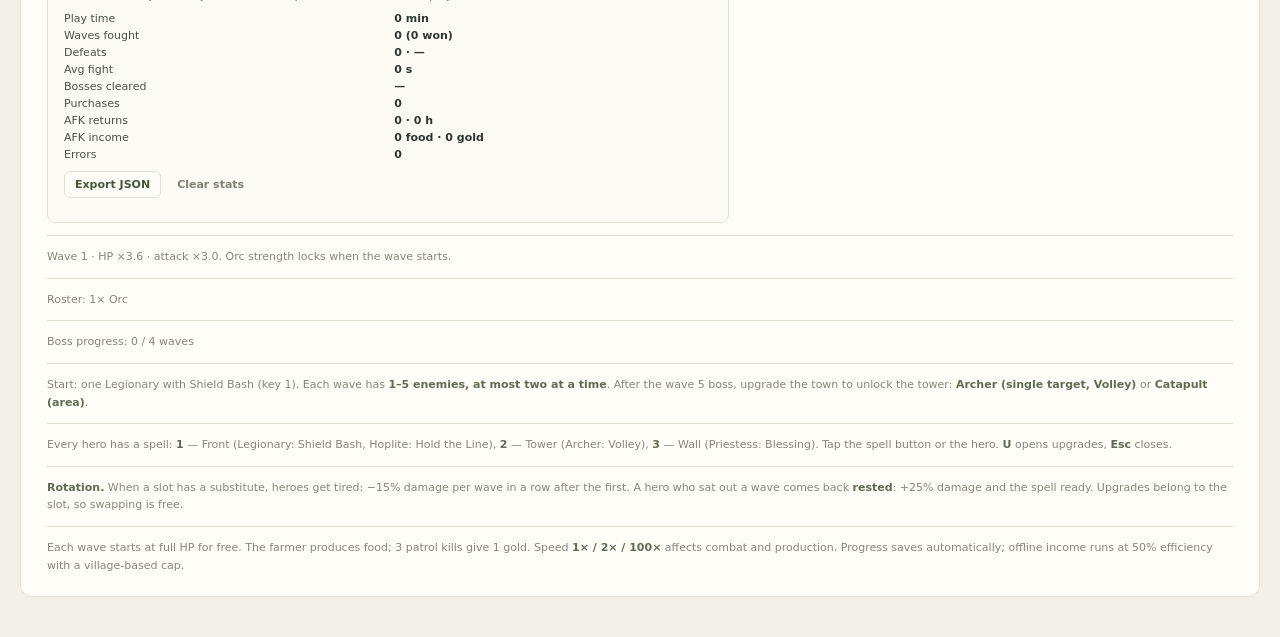
==== commit 8d1ed302: "fix: update save and offline help copy" ====
--- a/prototype/index.html
+++ b/prototype/index.html
@@ -191,7 +191,7 @@
         <p class="note">Start: one Legionary with Shield Bash (key 1). Each wave has <b>1–5 enemies, at most two at a time</b>. After the wave 5 boss, upgrade the town to unlock the tower: <b>Archer (single target, Volley)</b> or <b>Catapult (area)</b>.</p>
         <p class="note">Every hero has a spell: <b>1</b> — Front (Legionary: Shield Bash, Hoplite: Hold the Line), <b>2</b> — Tower (Archer: Volley), <b>3</b> — Wall (Priestess: Blessing). Tap the spell button or the hero. <b>U</b> opens upgrades, <b>Esc</b> closes.</p>
         <p class="note"><b>Rotation.</b> When a slot has a substitute, heroes get tired: −15% damage per wave in a row after the first. A hero who sat out a wave comes back <b>rested</b>: +25% damage and the spell ready. Upgrades belong to the slot, so swapping is free.</p>
-        <p class="note">Each wave starts at full HP for free. The farmer produces food; 3 patrol kills give 1 gold. Speed <b>1× / 2× / 100×</b> affects combat and production. No saves or offline income yet.</p>
+        <p class="note">Each wave starts at full HP for free. The farmer produces food; 3 patrol kills give 1 gold. Speed <b>1× / 2× / 100×</b> affects combat and production. Progress saves automatically; offline income runs at 50% efficiency with a village-based cap.</p>
       </aside>
     </section>
   </main>
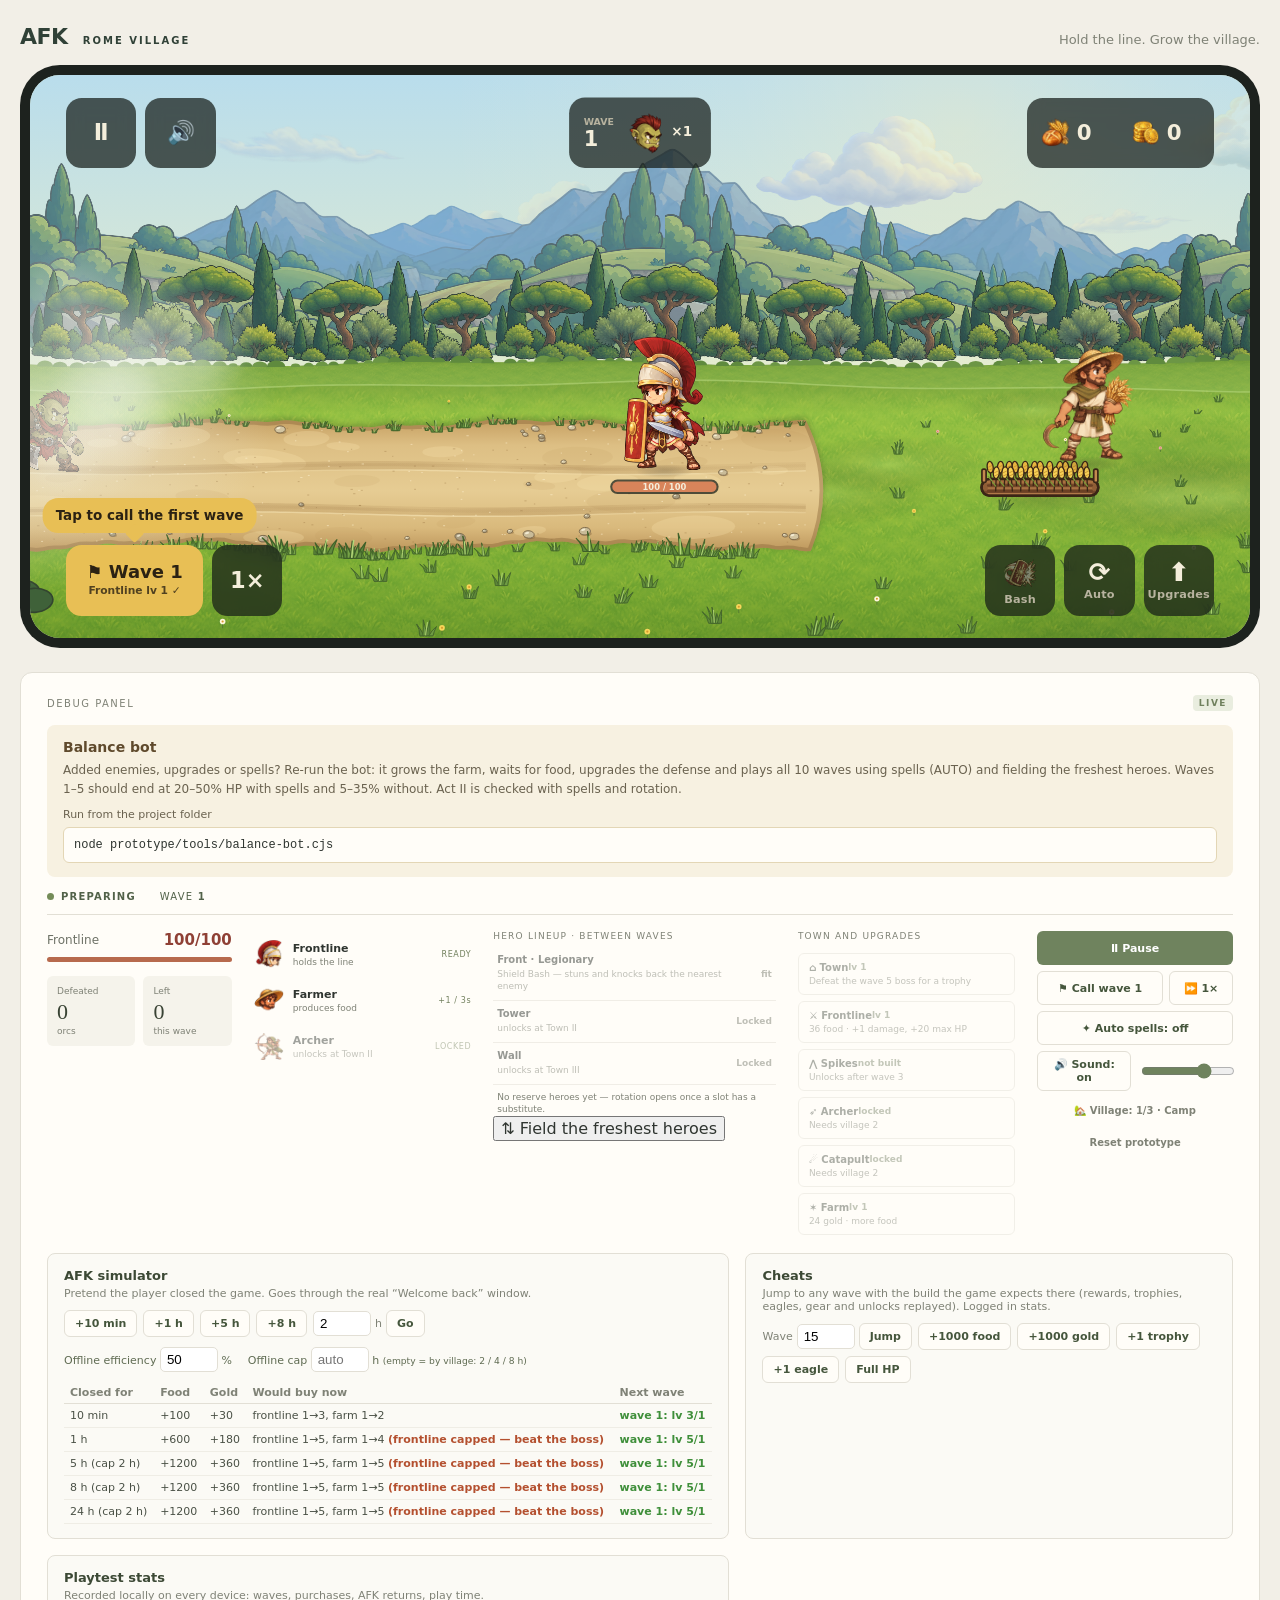
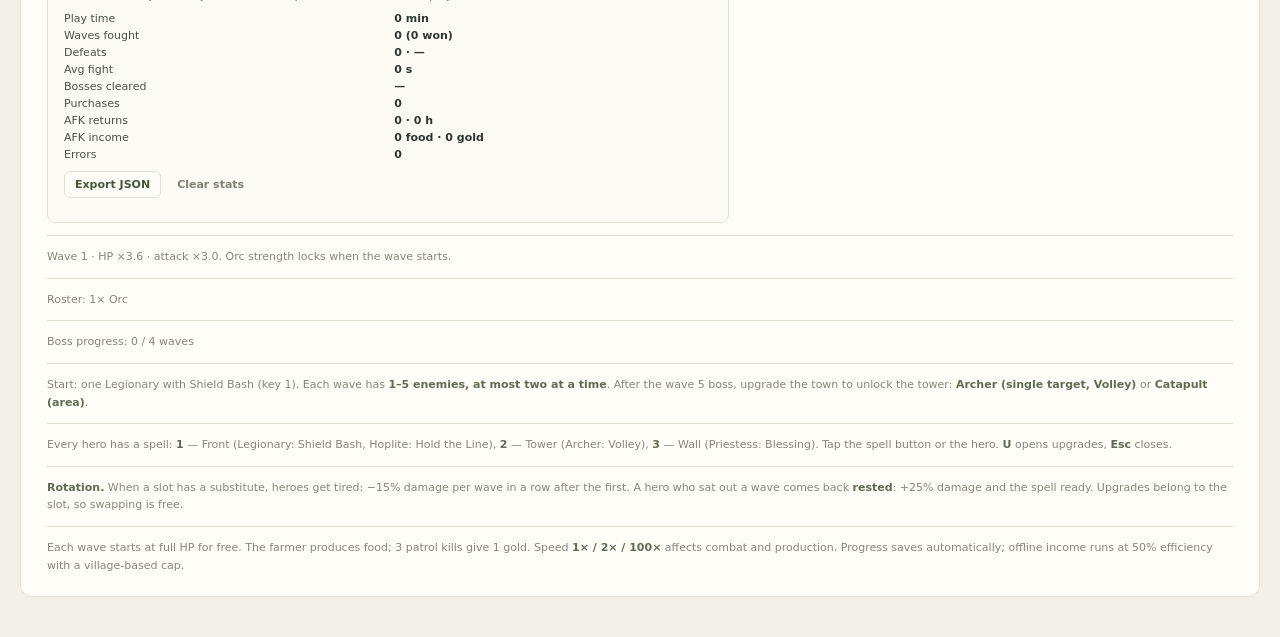
==== commit e4959168: "feat: integrate hero and village artwork" ====
--- a/prototype/index.html
+++ b/prototype/index.html
@@ -71,12 +71,14 @@
 
           <section id="hud-panel" class="surface panel" hidden aria-label="Upgrades and heroes">
             <nav class="tabs">
-              <button id="hud-tab-upgrades" class="active" data-tab="upgrades">Upgrades</button>
+              <button id="hud-tab-upgrades" class="active" data-tab="upgrades">Village</button>
               <button id="hud-tab-heroes" data-tab="heroes">Heroes</button>
               <button id="hud-close" class="tabs-close" aria-label="Close">✕</button>
             </nav>
             <div id="hud-upgrades" class="list"></div>
             <div id="hud-heroes" class="list" hidden>
+              <div id="hud-training"></div>
+              <p class="list-heading lineup-heading">Lineup</p>
               <div id="hud-lineup"></div>
               <button id="hud-auto-lineup" class="row row-center">⇅ Field the freshest heroes</button>
               <div id="hud-gear"></div>
--- a/prototype/style.css
+++ b/prototype/style.css
@@ -101,19 +101,15 @@
 .spell-bar { display: flex; gap: var(--g); }
 .spell-bar:empty { display: none; }
 .spell .cd { position: absolute; left: 0; right: 0; bottom: 0; height: 0; background: rgba(0, 0, 0, .45); pointer-events: none; }
-.spell span, .spell small { position: relative; z-index: 1; }
+.spell span, .spell img, .spell small { position: relative; z-index: 1; }
+.spell img { width: 6.2cqh; height: 6.2cqh; min-width: 22px; min-height: 22px; object-fit: contain; }
+.spell:disabled img { opacity: .62; filter: grayscale(.55) brightness(.72); }
 .spell.ready { box-shadow: inset 0 0 0 2px var(--accent); }
 .spell.ready span { color: var(--accent); }
 .spell.rested small { color: var(--good); }
 .spell.tired small { color: var(--bad); }
 .spell-auto.active { box-shadow: inset 0 0 0 2px var(--good); }
 .spell-auto.active small { color: var(--good); }
-
-.badge {
-  position: absolute; top: .9cqh; right: .9cqh; min-width: 3.6cqh; height: 3.6cqh; padding: 0 .8cqh;
-  border-radius: 1.8cqh; background: var(--accent); color: var(--accent-ink);
-  font: 800 2.2cqh/3.6cqh system-ui, sans-serif; font-style: normal; text-align: center;
-}
 
 @keyframes ready { 50% { box-shadow: 0 0 0 .8cqh rgba(232, 191, 85, .35); } }
 
@@ -132,6 +128,7 @@
 .tabs button { padding: 1.4cqh 0; border: 0; border-bottom: 2px solid transparent; margin-bottom: -1px; background: none; color: var(--hud-muted); font: 700 2.6cqh system-ui, sans-serif; cursor: pointer; }
 .tabs button.active { color: var(--hud-text); border-bottom-color: var(--accent); }
 .tabs .tabs-close { margin-left: auto; font-size: 2.8cqh; }
+.tab-count { display: inline-block; min-width: 3.2cqh; margin-left: .8cqh; padding: .2cqh .7cqh; border-radius: .8cqh; background: var(--accent); color: var(--accent-ink); font: 800 1.9cqh/1.3 system-ui, sans-serif; text-align: center; }
 .list { display: flex; flex-direction: column; overflow-y: auto; min-height: 0; }
 .list[hidden] { display: none; }
 
@@ -152,6 +149,17 @@
 .row em.bad { color: var(--bad); }
 .row-center { justify-content: center; border-bottom: 0; margin-top: 1cqh; font: 700 2.4cqh system-ui, sans-serif; color: var(--accent); }
 .row-note { margin: 1.2cqh 1cqh 0; font: 500 2cqh/1.4 system-ui, sans-serif; color: var(--hud-muted); }
+.list-heading { margin: 2.4cqh 1cqh .3cqh; font: 800 2cqh/1 system-ui, sans-serif; letter-spacing: .2cqh; color: var(--hud-text); text-transform: uppercase; }
+.lineup-heading { margin-top: 2.8cqh; }
+.list-heading + .row-note { margin-top: .7cqh; margin-bottom: .8cqh; }
+.row .level-up { color: var(--accent); }
+.training-row { cursor: default; }
+.training-row:hover { background: none; }
+.training-action { display: flex; flex-direction: column; align-items: flex-end; gap: .7cqh; }
+.training-action button { min-width: 10cqh; padding: .9cqh 1.4cqh; border: 0; border-radius: 1cqh; background: var(--accent); color: var(--accent-ink); font: 800 2cqh/1 system-ui, sans-serif; cursor: pointer; }
+.training-action button:hover:not(:disabled) { background: #f0ca66; }
+.training-action button:active:not(:disabled) { transform: scale(.96); }
+.training-action button:disabled { background: rgba(255, 255, 255, .08); color: var(--hud-muted); cursor: default; }
 
 /* ---------- Debug panel under the phone: plain, light, readable. ---------- */
 aside { padding: 22px 26px; border: 1px solid var(--line); border-radius: 12px; background: #fffdf8; }
